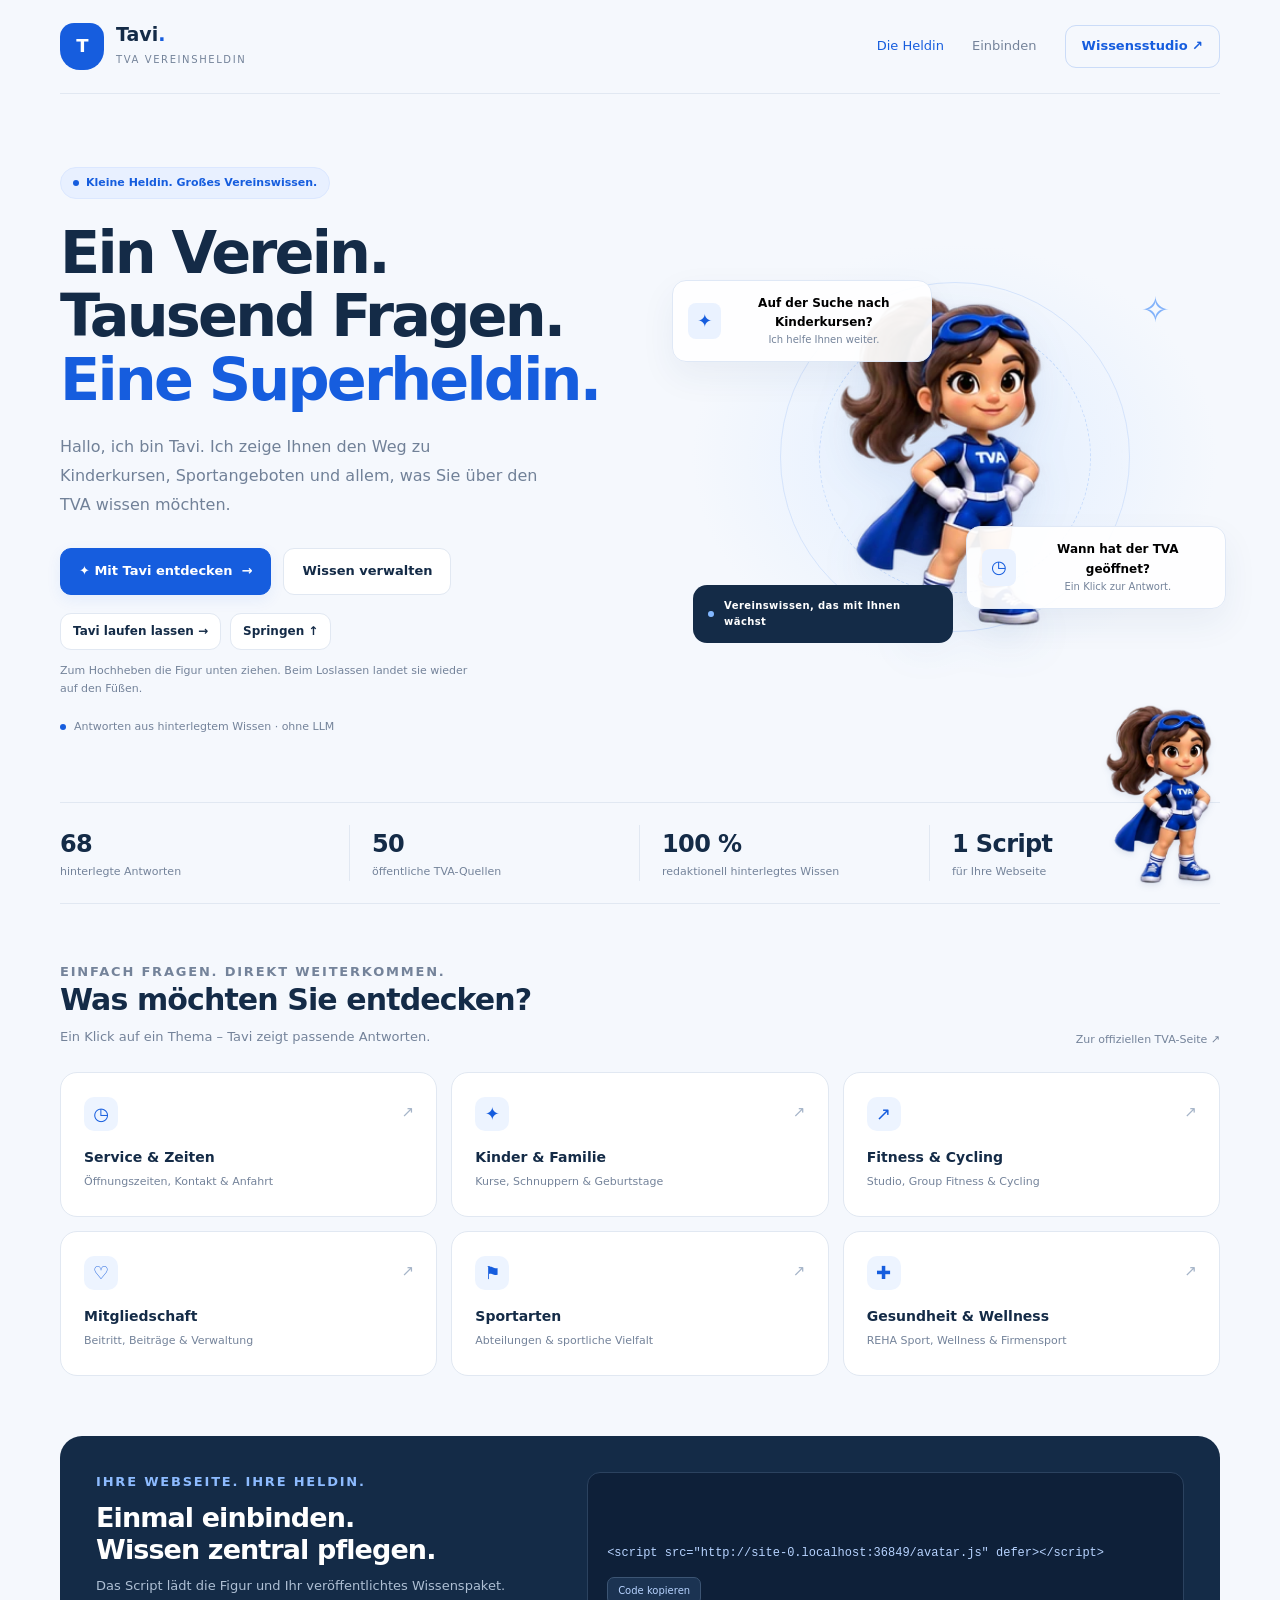
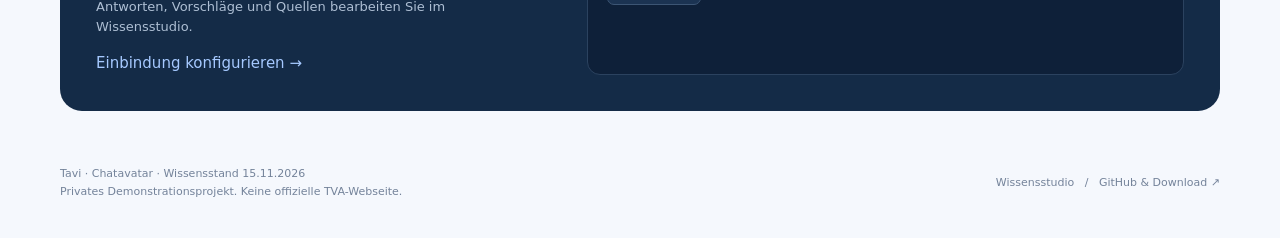
==== index.html @ c57b348d "Strengthen only Tavi's walking colors and opacity while preserving the standing artwork" ====
<!doctype html>
<html lang="de"><head><meta charset="utf-8"><meta name="viewport" content="width=device-width,initial-scale=1"><meta name="theme-color" content="#165dde"><meta name="description" content="Tavi – die blaue TVA-Superheldin mit hinterlegtem Vereinswissen. Fragen anklicken, Antworten erhalten und als Avatar in Webseiten einbinden."><title>Tavi · Ihre TVA-Superheldin</title><link rel="stylesheet" href="app.css?v=tavi-motion-2"><script defer src="knowledge-core.js"></script><script defer src="knowledge/tva.bundle.js"></script><script defer src="avatar.js?v=tavi-motion-10" data-manual="true"></script><script defer src="demo.js?v=tavi-motion-2"></script></head>
<body><div class="wrap"><header class="topbar"><a class="brand" href="index.html"><span class="brandmark">T</span><span><strong>Tavi<span style="color:#165dde">.</span></strong><small>TVA Vereinsheldin</small></span></a><nav class="nav" aria-label="Hauptnavigation"><a class="active" href="index.html">Die Heldin</a><a href="#einbinden">Einbinden</a><a class="navcta" href="admin.html">Wissensstudio ↗</a></nav></header>
<main><section class="hero"><div><span class="pill"><span class="dot"></span> Kleine Heldin. Großes Vereinswissen.</span><h1>Ein Verein.<br>Tausend Fragen.<br><em>Eine Superheldin.</em></h1><p class="lead">Hallo, ich bin Tavi. Ich zeige Ihnen den Weg zu Kinderkursen, Sportangeboten und allem, was Sie über den TVA wissen möchten.</p><div class="actions"><button class="btn" id="open-avatar">✦ Mit Tavi entdecken <span>→</span></button><a class="btn secondary" href="admin.html">Wissen verwalten</a></div><div class="motion-demo"><button class="btn small secondary" id="demo-walk" type="button">Tavi laufen lassen →</button><button class="btn small secondary" id="demo-jump" type="button">Springen ↑</button></div><p class="motion-hint">Zum Hochheben die Figur unten ziehen. Beim Loslassen landet sie wieder auf den Füßen.</p><p class="micro"><span class="dot"></span> Antworten aus hinterlegtem Wissen · ohne LLM</p></div>
<div class="scene" aria-label="Die blau-weiße TVA-Superheldin Tavi"><div class="orbit"></div><div class="hero-mascot" role="img" aria-label="Tavi mit blauem Superheldinnenanzug und Cape"></div><span class="scene-spark" aria-hidden="true">✧</span><button class="float one" data-question="kinderkurse"><i>✦</i><span>Auf der Suche nach Kinderkursen?<small>Ich helfe Ihnen weiter.</small></span></button><button class="float two" data-question="oeffnungszeiten"><i>◷</i><span>Wann hat der TVA geöffnet?<small>Ein Klick zur Antwort.</small></span></button><div class="float three"><span class="dot" style="background:#83b8ff"></span> Vereinswissen, das mit Ihnen wächst</div></div></section>
<section class="stats" aria-label="Wissenspaket"><div class="stat"><strong id="entry-count">68</strong><span>hinterlegte Antworten</span></div><div class="stat"><strong id="source-count">50</strong><span>öffentliche TVA-Quellen</span></div><div class="stat"><strong>100 %</strong><span>redaktionell hinterlegtes Wissen</span></div><div class="stat"><strong>1 Script</strong><span>für Ihre Webseite</span></div></section>
<section><div class="sectionhead"><div><p class="kicker">Einfach fragen. Direkt weiterkommen.</p><h2>Was möchten Sie entdecken?</h2><p>Ein Klick auf ein Thema – Tavi zeigt passende Antworten.</p></div><a class="micro" href="https://www.tvaugsburg.de/" target="_blank" rel="noopener noreferrer">Zur offiziellen TVA-Seite ↗</a></div><div class="topics" id="topics"></div></section>
<section class="embed-section" id="einbinden"><div><p class="kicker">Ihre Webseite. Ihre Heldin.</p><h2>Einmal einbinden.<br>Wissen zentral pflegen.</h2><p>Das Script lädt die Figur und Ihr veröffentlichtes Wissenspaket. Antworten, Vorschläge und Quellen bearbeiten Sie im Wissensstudio.</p><a href="admin.html#embed">Einbindung konfigurieren →</a></div><div class="codebox"><pre id="embed-code"></pre><button id="copy-code">Code kopieren</button></div></section></main>
<footer class="sitefoot"><div>Tavi · Chatavatar <span id="knowledge-date"></span><br>Privates Demonstrationsprojekt. Keine offizielle TVA-Webseite.</div><div><a href="admin.html">Wissensstudio</a> &nbsp; / &nbsp; <a href="https://github.com/galgental9ps-png/chatavatar-databank">GitHub & Download ↗</a></div></footer></div><div class="toast" id="toast" role="status" hidden></div></body></html>
---- app.css ----
:root{--blue:#165dde;--navy:#142b47;--muted:#74839a;--line:#e1e8f2;--bg:#f5f8fd;--white:#fff;font:15px/1.6 Inter,"Segoe UI",system-ui,sans-serif;color:var(--navy);background:var(--bg);font-synthesis:none}*{box-sizing:border-box}body{margin:0}button,input,textarea,select{font:inherit}a{color:var(--blue)}button,a,input,select,textarea{-webkit-tap-highlight-color:transparent}button{cursor:pointer}button:disabled{opacity:.55;cursor:wait}button:focus-visible,a:focus-visible,input:focus-visible,textarea:focus-visible,select:focus-visible{outline:3px solid #8ab8ff;outline-offset:3px}button{border:0}a{text-decoration:none}[hidden]{display:none!important}.wrap{width:min(1160px,calc(100% - 64px));margin:auto}.topbar{height:94px;display:flex;align-items:center;justify-content:space-between;border-bottom:1px solid var(--line)}.brand{display:flex;align-items:center;gap:12px;color:var(--navy)}.brandmark{width:44px;height:47px;display:grid;place-items:center;border-radius:14px 14px 20px 20px;background:var(--blue);color:white;font-weight:950;font-size:18px;letter-spacing:-1px}.brand strong{display:block;font-size:19px;line-height:1.25}.brand small{font-size:10px;color:var(--muted);letter-spacing:1.6px;text-transform:uppercase}.nav{display:flex;align-items:center;gap:28px;font-size:13px;color:var(--muted)}.nav a{color:inherit}.nav a:hover,.nav a.active{color:var(--blue)}.nav .navcta{padding:10px 16px;border:1px solid #cbdcf8;border-radius:11px;color:var(--blue);font-weight:600}.hero{display:grid;grid-template-columns:1.12fr 1fr;gap:35px;align-items:center;padding:73px 0 55px;min-height:600px}.pill{display:inline-flex;align-items:center;gap:7px;font-size:11px;font-weight:700;color:var(--blue);background:#e8f0ff;border:1px solid #dbe7ff;border-radius:100px;padding:6px 12px}.dot{width:6px;height:6px;border-radius:50%;background:var(--blue)}h1,h2,h3,p{margin-top:0}h1{font-size:clamp(42px,4.6vw,66px);line-height:1.08;letter-spacing:-2.8px;margin:22px 0}h1 em{font-style:normal;color:var(--blue)}.lead{font-size:16px;line-height:1.8;max-width:480px;color:#718198}.actions{display:flex;gap:12px;align-items:center;flex-wrap:wrap;margin-top:28px}.btn{display:inline-flex;justify-content:center;align-items:center;gap:9px;border-radius:11px;padding:12px 18px;font-weight:650;font-size:13px;background:var(--blue);color:white;border:1px solid var(--blue);box-shadow:0 5px 15px #165dde13}.btn:hover{filter:brightness(.96)}.btn.secondary{background:white;color:var(--navy);border:1px solid var(--line);box-shadow:none}.btn.ghost{color:var(--blue);background:transparent;border-color:#d6e4fb;box-shadow:none}.btn.small{padding:8px 12px;font-size:12px}.btn.danger{background:white;color:#b94150;border-color:#eed9dd}.micro{color:var(--muted);font-size:11px}.hero .micro{margin-top:19px;display:flex;align-items:center;gap:8px}.scene{position:relative;height:430px;display:grid;place-items:center;background:radial-gradient(ellipse,#e2eeff,transparent 70%);isolation:isolate}.orbit{position:absolute;border:1px solid #d5e4fc;border-radius:50%;width:350px;height:350px}.orbit:after{content:"";position:absolute;inset:38px;border:1px dashed #c7dcfc;border-radius:50%}.hero-mascot{width:345px;height:345px;background:url(assets/tva-heldin.png) no-repeat 0 0/400% 400%;position:relative;z-index:1;filter:drop-shadow(0 18px 20px #25559314)}.float{position:absolute;z-index:2;display:flex;align-items:center;gap:10px;padding:13px 15px;background:#ffffffed;border:1px solid #dfe8f6;border-radius:14px;box-shadow:0 14px 35px #183d7510;max-width:260px;font-size:12px;font-weight:600}.float.one{top:38px;left:-17px}.float.two{right:-6px;bottom:63px}.float.three{left:4px;bottom:29px;box-shadow:none;background:var(--navy);border:0;color:white;font-size:10px;letter-spacing:.4px}.float i{font-style:normal;color:var(--blue);font-size:18px;background:#eaf2ff;padding:4px 9px;border-radius:8px}.float small{display:block;color:var(--muted);font-size:10px;font-weight:400}.scene-spark{position:absolute;right:50px;top:40px;color:#82b2fa;font-size:35px}.stats{border-block:1px solid var(--line);display:grid;grid-template-columns:repeat(4,1fr);padding:22px 0;margin-bottom:58px}.stat{padding-left:22px;border-right:1px solid var(--line)}.stat:first-child{padding-left:0}.stat:last-child{border:0}.stat strong{font-size:24px;letter-spacing:-.6px}.stat span{display:block;color:var(--muted);font-size:11px}.sectionhead{display:flex;justify-content:space-between;align-items:end;gap:15px;margin-bottom:24px}.kicker{color:var(--blue);text-transform:uppercase;font-size:10px;letter-spacing:1.8px;font-weight:800;margin-bottom:9px}h2{font-size:30px;letter-spacing:-.9px;line-height:1.2;margin-bottom:9px}.sectionhead p{color:var(--muted);font-size:13px;margin-bottom:0}.topics{display:grid;grid-template-columns:repeat(3,1fr);gap:14px;margin-bottom:60px}.topic{padding:23px;background:white;border:1px solid var(--line);border-radius:17px;text-align:left;color:var(--navy);position:relative;min-height:145px}.topic:hover{border-color:#93b9f8;box-shadow:0 7px 25px #165dde09;transform:translateY(-2px)}.topic-icon{width:34px;height:34px;display:grid;place-items:center;color:var(--blue);background:#edf4ff;border-radius:10px;font-size:18px;margin-bottom:15px}.topic strong{font-size:14px;display:block}.topic small{font-size:11px;color:var(--muted)}.topic .arrow{position:absolute;right:22px;top:27px;color:#a5b4c8}.embed-section{display:grid;grid-template-columns:.85fr 1.15fr;gap:50px;background:var(--navy);color:white;border-radius:22px;padding:36px;margin-bottom:54px}.embed-section h2{font-size:27px}.embed-section p{font-size:13px;color:#aebfd4}.embed-section .kicker{color:#8dbbff}.embed-section a{color:#a6c9ff}.codebox{background:#0e2039;border:1px solid #2b425f;border-radius:13px;padding:19px;display:flex;flex-direction:column;justify-content:center;gap:12px;min-width:0}.codebox pre{white-space:pre-wrap;word-break:break-all;color:#b7d3ff;font:12px/1.9 ui-monospace,SFMono-Regular,monospace;margin:0}.codebox button{align-self:start;color:#b7d3ff;border:1px solid #3c5574;background:#1b3352;border-radius:7px;padding:5px 10px;font-size:10px}.sitefoot{display:flex;align-items:center;justify-content:space-between;gap:20px;padding-bottom:38px;color:var(--muted);font-size:11px}.sitefoot a{color:var(--muted)}
/* Knowledge studio */
.studio{display:flex;min-height:100vh}.sidebar{position:fixed;inset:0 auto 0 0;width:228px;background:#10263f;color:#aec0d6;padding:30px 20px;display:flex;flex-direction:column;z-index:10}.sidebar .brand{color:white;margin:0 8px 38px}.sidebar .brandmark{background:#236de9}.sidebar .brand small{color:#93aac5}.side-label{font-size:9px;letter-spacing:1.8px;text-transform:uppercase;color:#5f7896;margin:22px 13px 9px}.sidebtn{display:flex;align-items:center;gap:10px;width:100%;padding:12px 13px;background:transparent;color:#a4b7ce;text-align:left;font-size:12px;border-radius:10px;margin:3px 0}.sidebtn.active{background:#1b3e67;color:#fff}.sidebtn:hover{background:#1a3656;color:white}.sidebtn .count{font-size:10px;margin-left:auto;border-radius:5px;background:#2c527f;padding:0 6px}.sidebottom{margin-top:auto;font-size:10px;color:#7891af;padding:25px 12px 0;border-top:1px solid #28405a}.sidebottom a{color:#a4c8ff}.studiomain{margin-left:228px;width:calc(100% - 228px);padding:0 35px 40px}.studiohead{height:95px;border-bottom:1px solid var(--line);display:flex;justify-content:space-between;align-items:center;gap:15px}.studiohead h1{font-size:25px;letter-spacing:-.8px;margin:0}.studiohead p{font-size:11px;color:var(--muted);margin:3px 0 0}.status{border:1px solid #d6e5fc;color:#4e74a9;background:#eef5ff;border-radius:20px;padding:5px 11px;font-size:10px;white-space:nowrap}.studio-stats{display:grid;grid-template-columns:repeat(3,1fr);gap:14px;margin:24px 0}.metric{background:white;border:1px solid var(--line);border-radius:13px;padding:17px 20px}.metric strong{font-size:25px;line-height:1.2;letter-spacing:-1px}.metric small{font-size:11px;color:var(--muted);display:block;margin-top:4px}.toolbar{display:flex;gap:10px;align-items:center;margin:0 0 16px}.toolbar input{flex:1;min-width:0}.field,select,input[type=search]{background:#fff;border:1px solid #d9e3f1;border-radius:9px;padding:10px 12px;color:var(--navy);width:100%;font-size:12px}.toolbar select{width:190px}.editor-grid{display:grid;grid-template-columns:minmax(220px,.8fr) minmax(350px,1.5fr);gap:16px;align-items:start}.entry-list{background:white;border:1px solid var(--line);border-radius:14px;padding:8px;max-height:760px;overflow-y:auto;scrollbar-width:thin}.entry-item{display:block;width:100%;padding:14px;border-radius:9px;text-align:left;background:transparent;color:var(--navy);border:1px solid transparent}.entry-item.active{background:#eef5ff;border-color:#d7e6ff}.entry-item:hover{background:#f6f9ff}.entry-item strong{display:block;font-size:12px;line-height:1.5}.entry-item small{font-size:10px;color:var(--muted)}.entry-item .draft{color:#b47d28}.card{background:white;border:1px solid var(--line);border-radius:15px;padding:25px}.card h2{font-size:20px;margin-bottom:7px}.card h3{font-size:15px;margin:22px 0 8px}.card>p{font-size:12px;color:var(--muted);line-height:1.8}.entryform label,.settings-form label{display:block;font-size:11px;font-weight:600;margin-bottom:15px}.entryform input,.entryform textarea,.entryform select,.settings-form input,.settings-form textarea,.settings-form select{margin-top:6px}.entryform textarea{resize:vertical;min-height:150px;line-height:1.7}.entryform .row,.settings-form .row{display:grid;grid-template-columns:1fr 1fr;gap:13px}.hint{font-size:10px;color:var(--muted);font-weight:400;display:block;margin-top:4px}.check{display:flex!important;align-items:center;gap:8px;font-weight:500!important}.check input{margin:0!important;width:auto!important}.formactions{display:flex;gap:8px;flex-wrap:wrap;padding-top:8px}.link-row{display:grid;grid-template-columns:1fr 1.7fr 28px;gap:6px;align-items:center;margin-bottom:6px}.link-row input{margin:0}.link-row button{background:transparent;color:#9d5a63}.notice{padding:13px 16px;border:1px solid #cfdef4;background:#edf4ff;border-radius:10px;font-size:11px;line-height:1.7;margin:15px 0;color:#426590}.notice.warn{background:#fff8e8;border-color:#efe0bb;color:#8f6d25}.importzone{display:block;cursor:pointer;text-align:center;padding:35px 20px;border:2px dashed #c8daf6;background:#f8fbff;border-radius:14px;margin:22px 0}.importzone span{font-size:32px;color:var(--blue);display:block}.importzone strong{display:block;font-size:14px}.importzone small{font-size:11px;color:var(--muted)}.importzone input{display:block;width:100%;margin-top:15px;font-size:11px}.helpsteps{display:grid;gap:13px;padding:0;list-style:none;margin:25px 0}.helpsteps li{display:flex;align-items:start;gap:12px;font-size:12px;color:#60758e}.stepnum{flex-shrink:0;display:grid;place-items:center;width:25px;height:25px;border-radius:8px;background:#eaf2ff;color:var(--blue);font-weight:700}.helpcopy{font:12px/1.8 ui-monospace,monospace;white-space:pre-wrap;word-break:break-all;background:#f2f6fc;padding:17px;border:1px solid var(--line);border-radius:10px}.toast{position:fixed;top:18px;left:50%;transform:translateX(-50%);z-index:2147483000;padding:13px 20px;background:#173451;color:white;border:1px solid #416588;border-radius:12px;box-shadow:0 10px 40px #10263f22;font-size:12px;max-width:min(650px,90vw)}.toast.error{background:#7c3140}.widecard{max-width:900px}.splitcards{display:grid;grid-template-columns:1fr 1fr;gap:18px}.studiomain .view{padding-top:24px}.studiomain .view[data-view=knowledge]{padding-top:0}.previewbar{display:flex;align-items:center;justify-content:space-between;gap:12px;border:1px solid var(--line);border-radius:11px;padding:12px 16px;background:white;margin-top:16px;font-size:11px;color:var(--muted)}.empty-list{padding:20px;font-size:12px;color:var(--muted)}.draft-banner{display:flex;align-items:center;gap:12px}.draft-banner span{flex:1}.tag{display:inline-block;font-size:10px;padding:2px 6px;background:#edf3fc;border-radius:5px;color:#6f88aa}
@media(min-width:1400px){.studiomain{max-width:1450px;margin-inline:auto;padding-left:263px;width:100%}}@media(max-width:1050px){.wrap{width:calc(100% - 44px)}.hero{gap:0}.float.one{left:5px}.float.two{right:0}.hero-mascot{width:300px;height:300px}.scene{height:410px}.orbit{width:300px;height:300px}.sidebar{width:190px;padding-inline:13px}.studiomain{margin-left:190px;width:calc(100% - 190px);padding-inline:22px}.editor-grid{grid-template-columns:220px 1fr;gap:12px}.card{padding:19px}.toolbar select{width:145px}.entryform .row{grid-template-columns:1fr}.splitcards{grid-template-columns:1fr}}
@media(max-width:760px){.wrap{width:calc(100% - 34px)}.topbar{height:78px}.nav{gap:15px;font-size:11px}.nav .navcta{padding:8px 10px}.hero{grid-template-columns:1fr;padding:42px 0 25px;gap:10px}h1{letter-spacing:-2px;font-size:49px}.hero .lead{font-size:14px}.scene{height:340px;max-width:440px;width:100%;margin:auto}.hero-mascot{width:290px;height:290px}.float.one{top:15px;left:0}.float.two{bottom:40px;right:0}.float.three{left:12px;bottom:8px}.stats{grid-template-columns:1fr 1fr;gap:20px;margin-bottom:35px}.stat:nth-child(2){border:0}.stat:nth-child(3){padding-left:0}.topics{grid-template-columns:1fr 1fr;gap:10px;margin-bottom:35px}.topic{padding:17px;min-height:136px}.topic strong{font-size:12px}.sectionhead{align-items:start}h2{font-size:25px}.sectionhead p{font-size:11px}.embed-section{grid-template-columns:1fr;padding:25px;gap:15px}.sitefoot{display:block;font-size:10px;padding-bottom:150px}.sitefoot div{margin-top:8px}.sidebar{position:relative;width:100%;padding:15px;display:flex;flex-direction:row;flex-wrap:wrap;gap:4px;align-items:center}.sidebar .brand{margin:0 auto 10px 0;width:100%}.side-label,.sidebottom{display:none}.sidebtn{width:auto;padding:9px;font-size:10px;gap:5px;margin:0}.sidebtn .count{display:none}.studio{display:block}.studiomain{margin-left:0;width:100%;padding:0 15px 150px}.studiohead{height:85px}.studiohead h1{font-size:21px}.studiohead .btn{padding:8px 10px;font-size:10px}.studio-stats{gap:8px;margin:17px 0}.metric{padding:14px 12px}.metric strong{font-size:22px}.metric small{font-size:9px}.toolbar{flex-wrap:wrap;gap:8px}.toolbar input{flex-basis:55%}.toolbar select{width:calc(45% - 8px)}.toolbar .btn{width:100%}.editor-grid{grid-template-columns:1fr}.entry-list{max-height:250px}.entryform .row,.settings-form .row{grid-template-columns:1fr}.previewbar{align-items:start}.splitcards{grid-template-columns:1fr}.draft-banner{align-items:start;flex-wrap:wrap}}
@media(prefers-reduced-motion:reduce){*{scroll-behavior:auto!important;transition:none!important;animation:none!important}}


.hero-mascot{background-image:url(assets/tva-poses-v2.webp)}.motion-demo{display:flex;gap:9px;flex-wrap:wrap;margin-top:18px}.motion-hint{font-size:11px;line-height:1.7;color:var(--muted);max-width:420px;margin-top:12px}
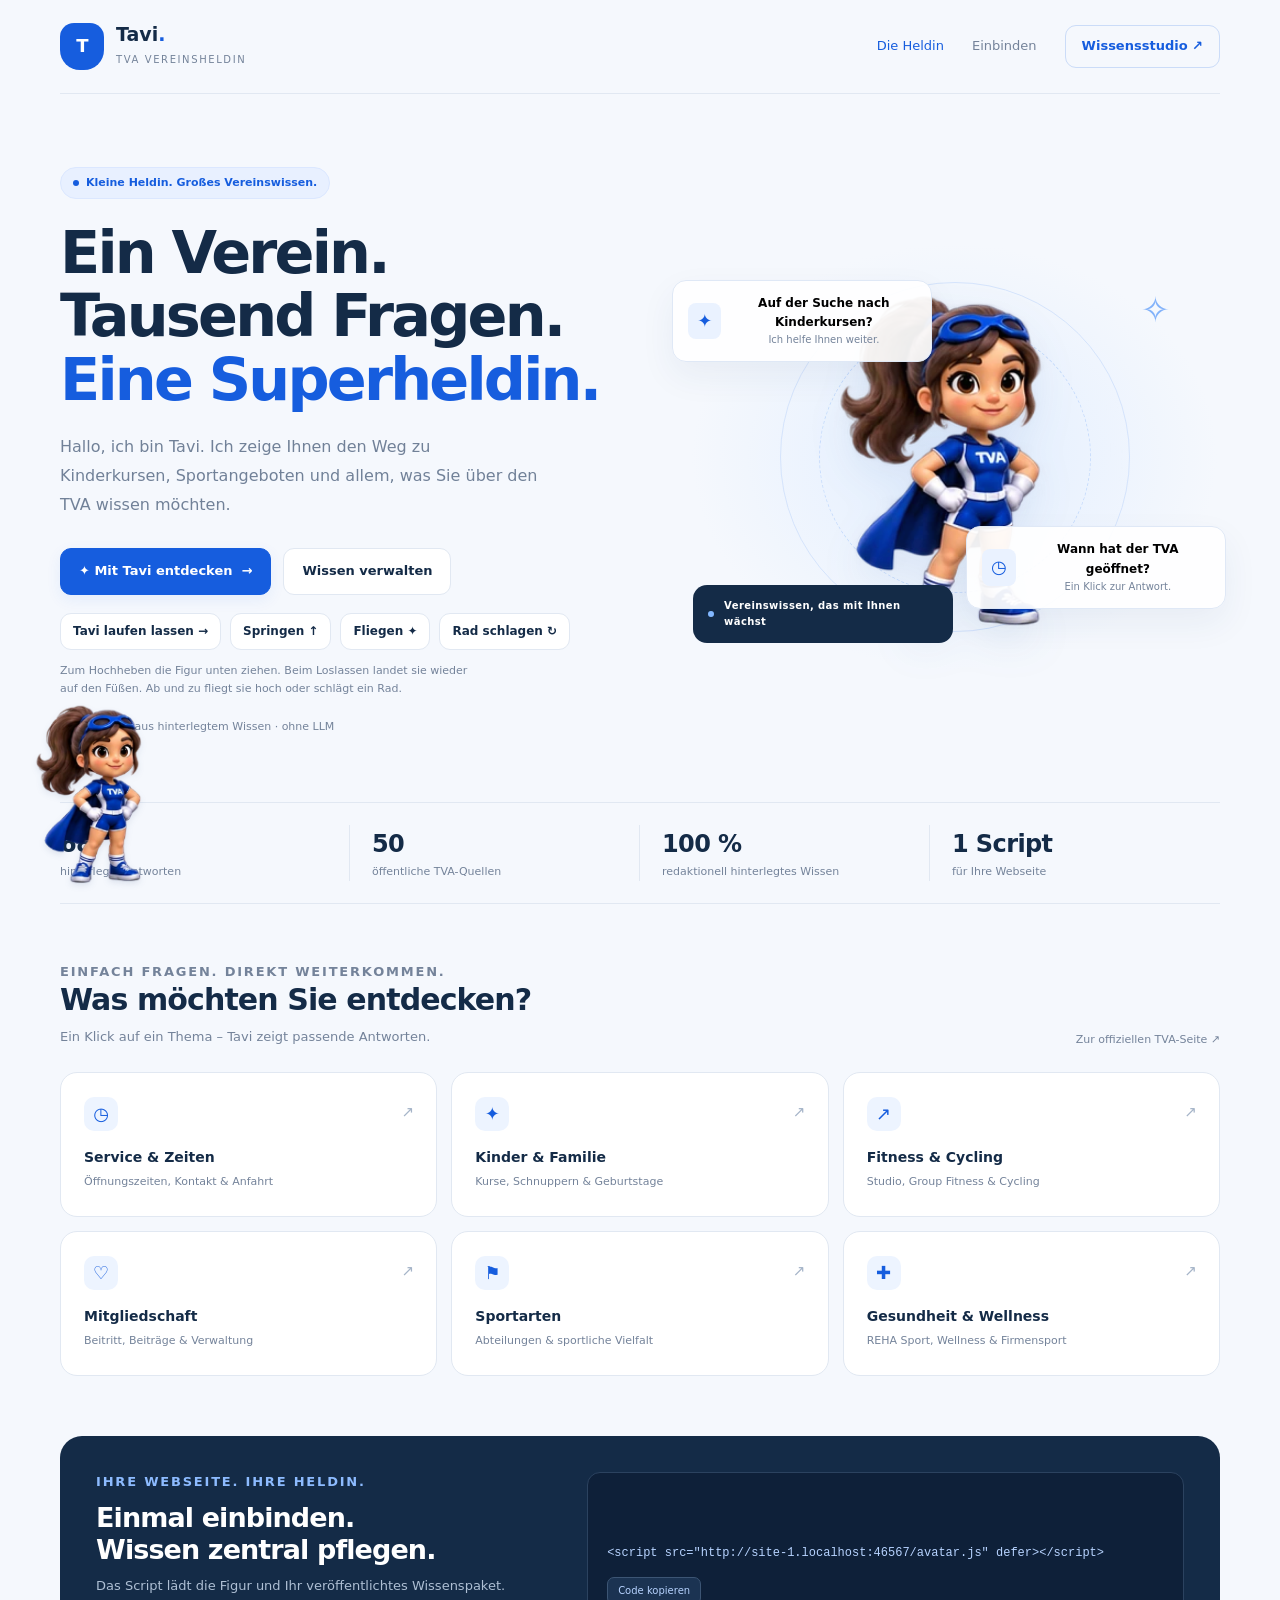
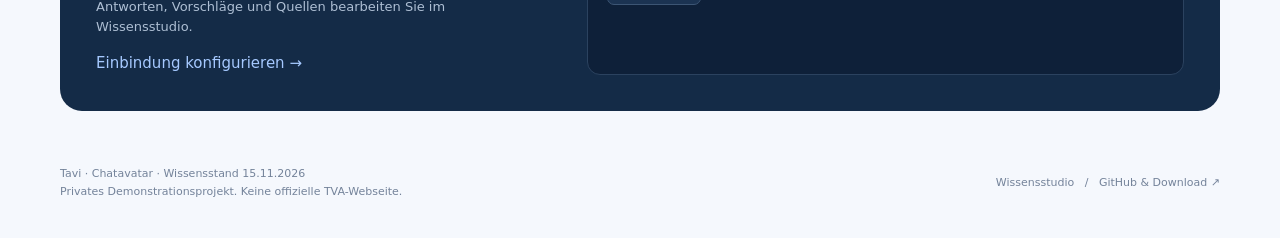
==== commit 65a6d637: "Add occasional superhero flights, safe landings and cartwheels with complete illustrated action pose" ====
--- a/index.html
+++ b/index.html
@@ -1,7 +1,7 @@
 <!doctype html>
-<html lang="de"><head><meta charset="utf-8"><meta name="viewport" content="width=device-width,initial-scale=1"><meta name="theme-color" content="#165dde"><meta name="description" content="Tavi – die blaue TVA-Superheldin mit hinterlegtem Vereinswissen. Fragen anklicken, Antworten erhalten und als Avatar in Webseiten einbinden."><title>Tavi · Ihre TVA-Superheldin</title><link rel="stylesheet" href="app.css?v=tavi-motion-2"><script defer src="knowledge-core.js"></script><script defer src="knowledge/tva.bundle.js"></script><script defer src="avatar.js?v=tavi-motion-10" data-manual="true"></script><script defer src="demo.js?v=tavi-motion-2"></script></head>
+<html lang="de"><head><meta charset="utf-8"><meta name="viewport" content="width=device-width,initial-scale=1"><meta name="theme-color" content="#165dde"><meta name="description" content="Tavi – die blaue TVA-Superheldin mit hinterlegtem Vereinswissen. Fragen anklicken, Antworten erhalten und als Avatar in Webseiten einbinden."><title>Tavi · Ihre TVA-Superheldin</title><link rel="stylesheet" href="app.css?v=tavi-motion-2"><script defer src="knowledge-core.js"></script><script defer src="knowledge/tva.bundle.js"></script><script defer src="avatar.js?v=tavi-motion-11" data-manual="true"></script><script defer src="demo.js?v=tavi-motion-11"></script></head>
 <body><div class="wrap"><header class="topbar"><a class="brand" href="index.html"><span class="brandmark">T</span><span><strong>Tavi<span style="color:#165dde">.</span></strong><small>TVA Vereinsheldin</small></span></a><nav class="nav" aria-label="Hauptnavigation"><a class="active" href="index.html">Die Heldin</a><a href="#einbinden">Einbinden</a><a class="navcta" href="admin.html">Wissensstudio ↗</a></nav></header>
-<main><section class="hero"><div><span class="pill"><span class="dot"></span> Kleine Heldin. Großes Vereinswissen.</span><h1>Ein Verein.<br>Tausend Fragen.<br><em>Eine Superheldin.</em></h1><p class="lead">Hallo, ich bin Tavi. Ich zeige Ihnen den Weg zu Kinderkursen, Sportangeboten und allem, was Sie über den TVA wissen möchten.</p><div class="actions"><button class="btn" id="open-avatar">✦ Mit Tavi entdecken <span>→</span></button><a class="btn secondary" href="admin.html">Wissen verwalten</a></div><div class="motion-demo"><button class="btn small secondary" id="demo-walk" type="button">Tavi laufen lassen →</button><button class="btn small secondary" id="demo-jump" type="button">Springen ↑</button></div><p class="motion-hint">Zum Hochheben die Figur unten ziehen. Beim Loslassen landet sie wieder auf den Füßen.</p><p class="micro"><span class="dot"></span> Antworten aus hinterlegtem Wissen · ohne LLM</p></div>
+<main><section class="hero"><div><span class="pill"><span class="dot"></span> Kleine Heldin. Großes Vereinswissen.</span><h1>Ein Verein.<br>Tausend Fragen.<br><em>Eine Superheldin.</em></h1><p class="lead">Hallo, ich bin Tavi. Ich zeige Ihnen den Weg zu Kinderkursen, Sportangeboten und allem, was Sie über den TVA wissen möchten.</p><div class="actions"><button class="btn" id="open-avatar">✦ Mit Tavi entdecken <span>→</span></button><a class="btn secondary" href="admin.html">Wissen verwalten</a></div><div class="motion-demo"><button class="btn small secondary" id="demo-walk" type="button">Tavi laufen lassen →</button><button class="btn small secondary" id="demo-jump" type="button">Springen ↑</button><button class="btn small secondary" id="demo-fly" type="button">Fliegen ✦</button><button class="btn small secondary" id="demo-cartwheel" type="button">Rad schlagen ↻</button></div><p class="motion-hint">Zum Hochheben die Figur unten ziehen. Beim Loslassen landet sie wieder auf den Füßen. Ab und zu fliegt sie hoch oder schlägt ein Rad.</p><p class="micro"><span class="dot"></span> Antworten aus hinterlegtem Wissen · ohne LLM</p></div>
 <div class="scene" aria-label="Die blau-weiße TVA-Superheldin Tavi"><div class="orbit"></div><div class="hero-mascot" role="img" aria-label="Tavi mit blauem Superheldinnenanzug und Cape"></div><span class="scene-spark" aria-hidden="true">✧</span><button class="float one" data-question="kinderkurse"><i>✦</i><span>Auf der Suche nach Kinderkursen?<small>Ich helfe Ihnen weiter.</small></span></button><button class="float two" data-question="oeffnungszeiten"><i>◷</i><span>Wann hat der TVA geöffnet?<small>Ein Klick zur Antwort.</small></span></button><div class="float three"><span class="dot" style="background:#83b8ff"></span> Vereinswissen, das mit Ihnen wächst</div></div></section>
 <section class="stats" aria-label="Wissenspaket"><div class="stat"><strong id="entry-count">68</strong><span>hinterlegte Antworten</span></div><div class="stat"><strong id="source-count">50</strong><span>öffentliche TVA-Quellen</span></div><div class="stat"><strong>100 %</strong><span>redaktionell hinterlegtes Wissen</span></div><div class="stat"><strong>1 Script</strong><span>für Ihre Webseite</span></div></section>
 <section><div class="sectionhead"><div><p class="kicker">Einfach fragen. Direkt weiterkommen.</p><h2>Was möchten Sie entdecken?</h2><p>Ein Klick auf ein Thema – Tavi zeigt passende Antworten.</p></div><a class="micro" href="https://www.tvaugsburg.de/" target="_blank" rel="noopener noreferrer">Zur offiziellen TVA-Seite ↗</a></div><div class="topics" id="topics"></div></section>
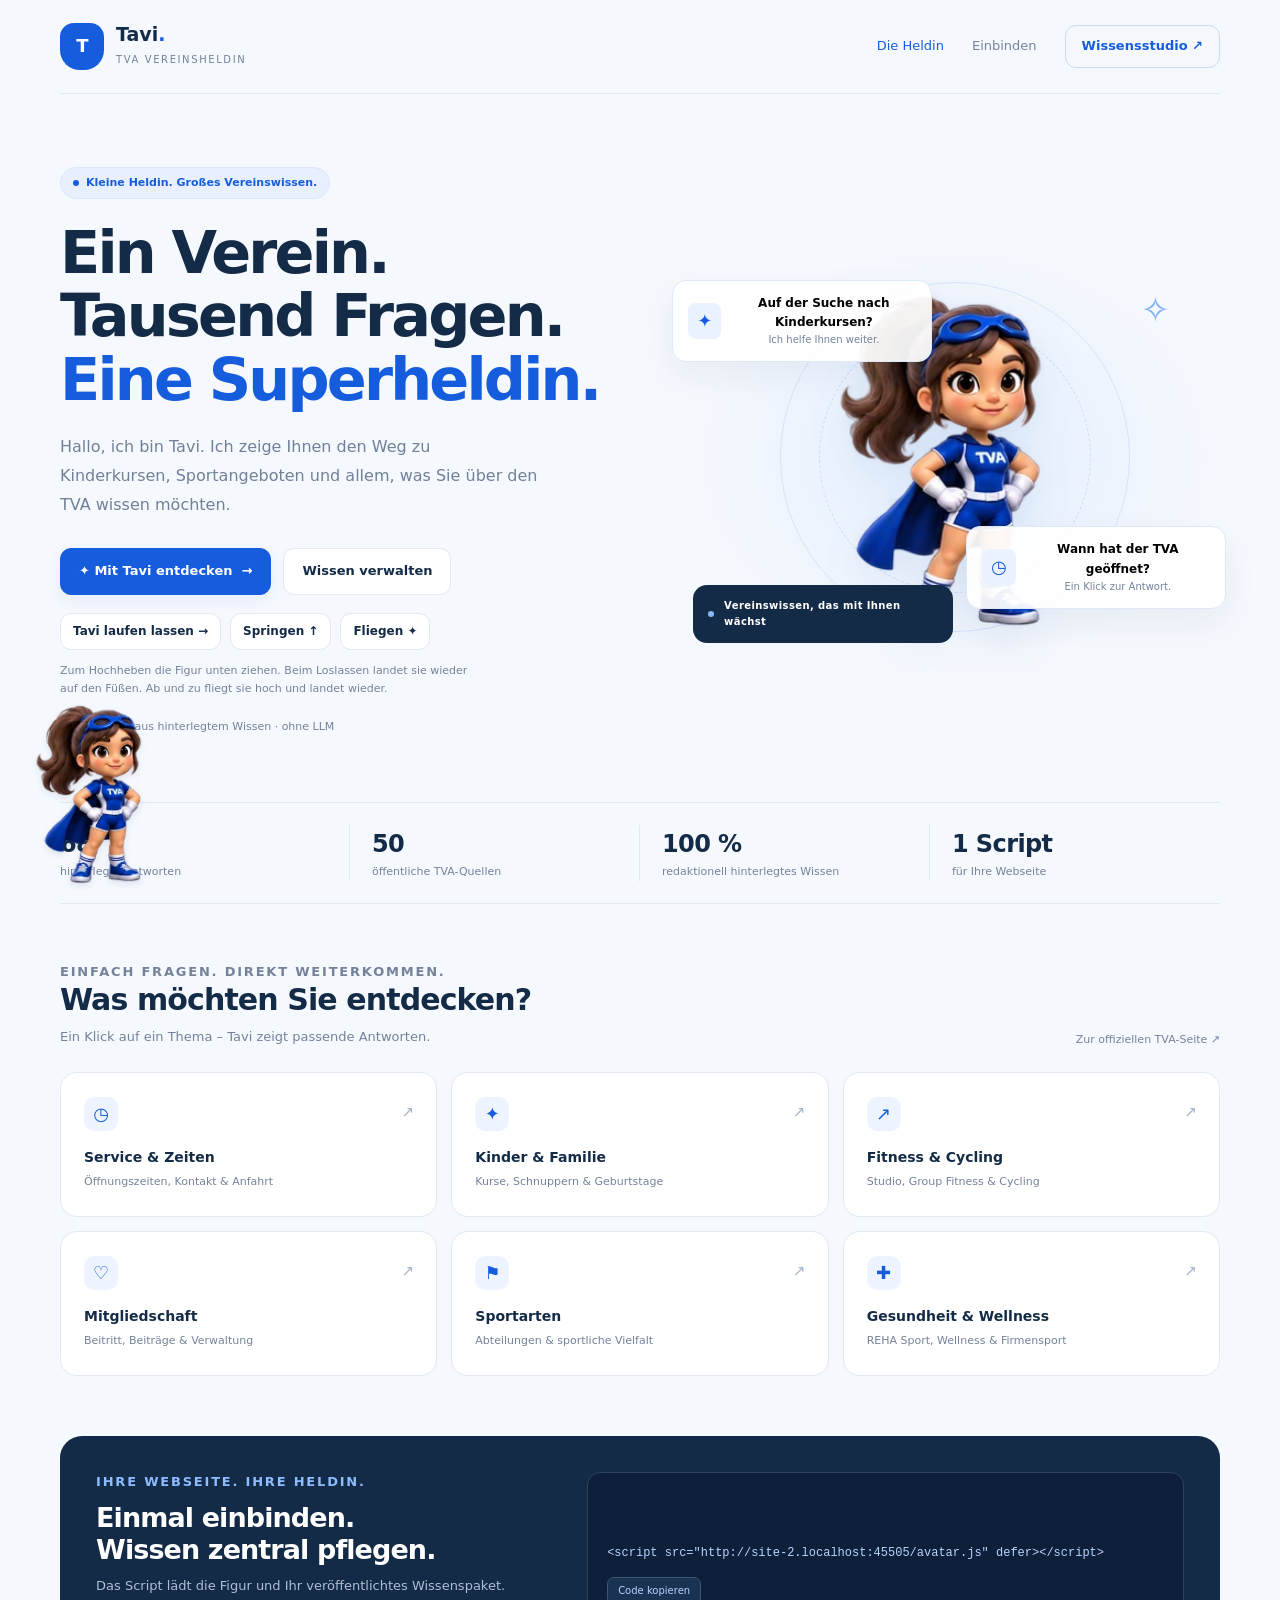
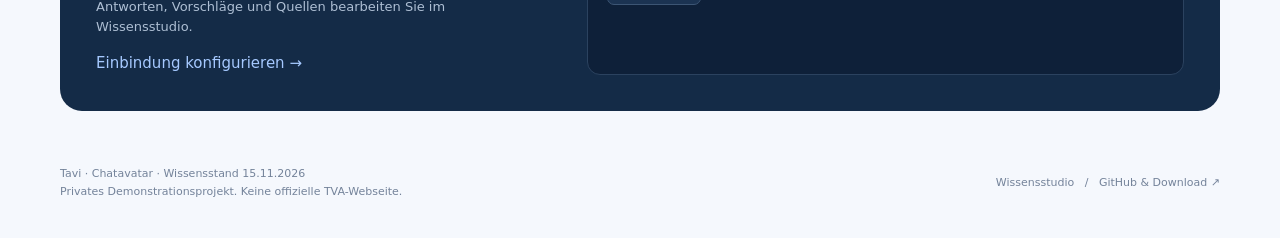
==== commit 1f573f3f: "Remove cartwheel actions and clean Tavi walking colors while preserving flight" ====
--- a/index.html
+++ b/index.html
@@ -1,7 +1,7 @@
 <!doctype html>
-<html lang="de"><head><meta charset="utf-8"><meta name="viewport" content="width=device-width,initial-scale=1"><meta name="theme-color" content="#165dde"><meta name="description" content="Tavi – die blaue TVA-Superheldin mit hinterlegtem Vereinswissen. Fragen anklicken, Antworten erhalten und als Avatar in Webseiten einbinden."><title>Tavi · Ihre TVA-Superheldin</title><link rel="stylesheet" href="app.css?v=tavi-motion-2"><script defer src="knowledge-core.js"></script><script defer src="knowledge/tva.bundle.js"></script><script defer src="avatar.js?v=tavi-motion-11" data-manual="true"></script><script defer src="demo.js?v=tavi-motion-11"></script></head>
+<html lang="de"><head><meta charset="utf-8"><meta name="viewport" content="width=device-width,initial-scale=1"><meta name="theme-color" content="#165dde"><meta name="description" content="Tavi – die blaue TVA-Superheldin mit hinterlegtem Vereinswissen. Fragen anklicken, Antworten erhalten und als Avatar in Webseiten einbinden."><title>Tavi · Ihre TVA-Superheldin</title><link rel="stylesheet" href="app.css?v=tavi-motion-2"><script defer src="knowledge-core.js"></script><script defer src="knowledge/tva.bundle.js"></script><script defer src="avatar.js?v=tavi-motion-12" data-manual="true"></script><script defer src="demo.js?v=tavi-motion-12"></script></head>
 <body><div class="wrap"><header class="topbar"><a class="brand" href="index.html"><span class="brandmark">T</span><span><strong>Tavi<span style="color:#165dde">.</span></strong><small>TVA Vereinsheldin</small></span></a><nav class="nav" aria-label="Hauptnavigation"><a class="active" href="index.html">Die Heldin</a><a href="#einbinden">Einbinden</a><a class="navcta" href="admin.html">Wissensstudio ↗</a></nav></header>
-<main><section class="hero"><div><span class="pill"><span class="dot"></span> Kleine Heldin. Großes Vereinswissen.</span><h1>Ein Verein.<br>Tausend Fragen.<br><em>Eine Superheldin.</em></h1><p class="lead">Hallo, ich bin Tavi. Ich zeige Ihnen den Weg zu Kinderkursen, Sportangeboten und allem, was Sie über den TVA wissen möchten.</p><div class="actions"><button class="btn" id="open-avatar">✦ Mit Tavi entdecken <span>→</span></button><a class="btn secondary" href="admin.html">Wissen verwalten</a></div><div class="motion-demo"><button class="btn small secondary" id="demo-walk" type="button">Tavi laufen lassen →</button><button class="btn small secondary" id="demo-jump" type="button">Springen ↑</button><button class="btn small secondary" id="demo-fly" type="button">Fliegen ✦</button><button class="btn small secondary" id="demo-cartwheel" type="button">Rad schlagen ↻</button></div><p class="motion-hint">Zum Hochheben die Figur unten ziehen. Beim Loslassen landet sie wieder auf den Füßen. Ab und zu fliegt sie hoch oder schlägt ein Rad.</p><p class="micro"><span class="dot"></span> Antworten aus hinterlegtem Wissen · ohne LLM</p></div>
+<main><section class="hero"><div><span class="pill"><span class="dot"></span> Kleine Heldin. Großes Vereinswissen.</span><h1>Ein Verein.<br>Tausend Fragen.<br><em>Eine Superheldin.</em></h1><p class="lead">Hallo, ich bin Tavi. Ich zeige Ihnen den Weg zu Kinderkursen, Sportangeboten und allem, was Sie über den TVA wissen möchten.</p><div class="actions"><button class="btn" id="open-avatar">✦ Mit Tavi entdecken <span>→</span></button><a class="btn secondary" href="admin.html">Wissen verwalten</a></div><div class="motion-demo"><button class="btn small secondary" id="demo-walk" type="button">Tavi laufen lassen →</button><button class="btn small secondary" id="demo-jump" type="button">Springen ↑</button><button class="btn small secondary" id="demo-fly" type="button">Fliegen ✦</button></div><p class="motion-hint">Zum Hochheben die Figur unten ziehen. Beim Loslassen landet sie wieder auf den Füßen. Ab und zu fliegt sie hoch und landet wieder.</p><p class="micro"><span class="dot"></span> Antworten aus hinterlegtem Wissen · ohne LLM</p></div>
 <div class="scene" aria-label="Die blau-weiße TVA-Superheldin Tavi"><div class="orbit"></div><div class="hero-mascot" role="img" aria-label="Tavi mit blauem Superheldinnenanzug und Cape"></div><span class="scene-spark" aria-hidden="true">✧</span><button class="float one" data-question="kinderkurse"><i>✦</i><span>Auf der Suche nach Kinderkursen?<small>Ich helfe Ihnen weiter.</small></span></button><button class="float two" data-question="oeffnungszeiten"><i>◷</i><span>Wann hat der TVA geöffnet?<small>Ein Klick zur Antwort.</small></span></button><div class="float three"><span class="dot" style="background:#83b8ff"></span> Vereinswissen, das mit Ihnen wächst</div></div></section>
 <section class="stats" aria-label="Wissenspaket"><div class="stat"><strong id="entry-count">68</strong><span>hinterlegte Antworten</span></div><div class="stat"><strong id="source-count">50</strong><span>öffentliche TVA-Quellen</span></div><div class="stat"><strong>100 %</strong><span>redaktionell hinterlegtes Wissen</span></div><div class="stat"><strong>1 Script</strong><span>für Ihre Webseite</span></div></section>
 <section><div class="sectionhead"><div><p class="kicker">Einfach fragen. Direkt weiterkommen.</p><h2>Was möchten Sie entdecken?</h2><p>Ein Klick auf ein Thema – Tavi zeigt passende Antworten.</p></div><a class="micro" href="https://www.tvaugsburg.de/" target="_blank" rel="noopener noreferrer">Zur offiziellen TVA-Seite ↗</a></div><div class="topics" id="topics"></div></section>
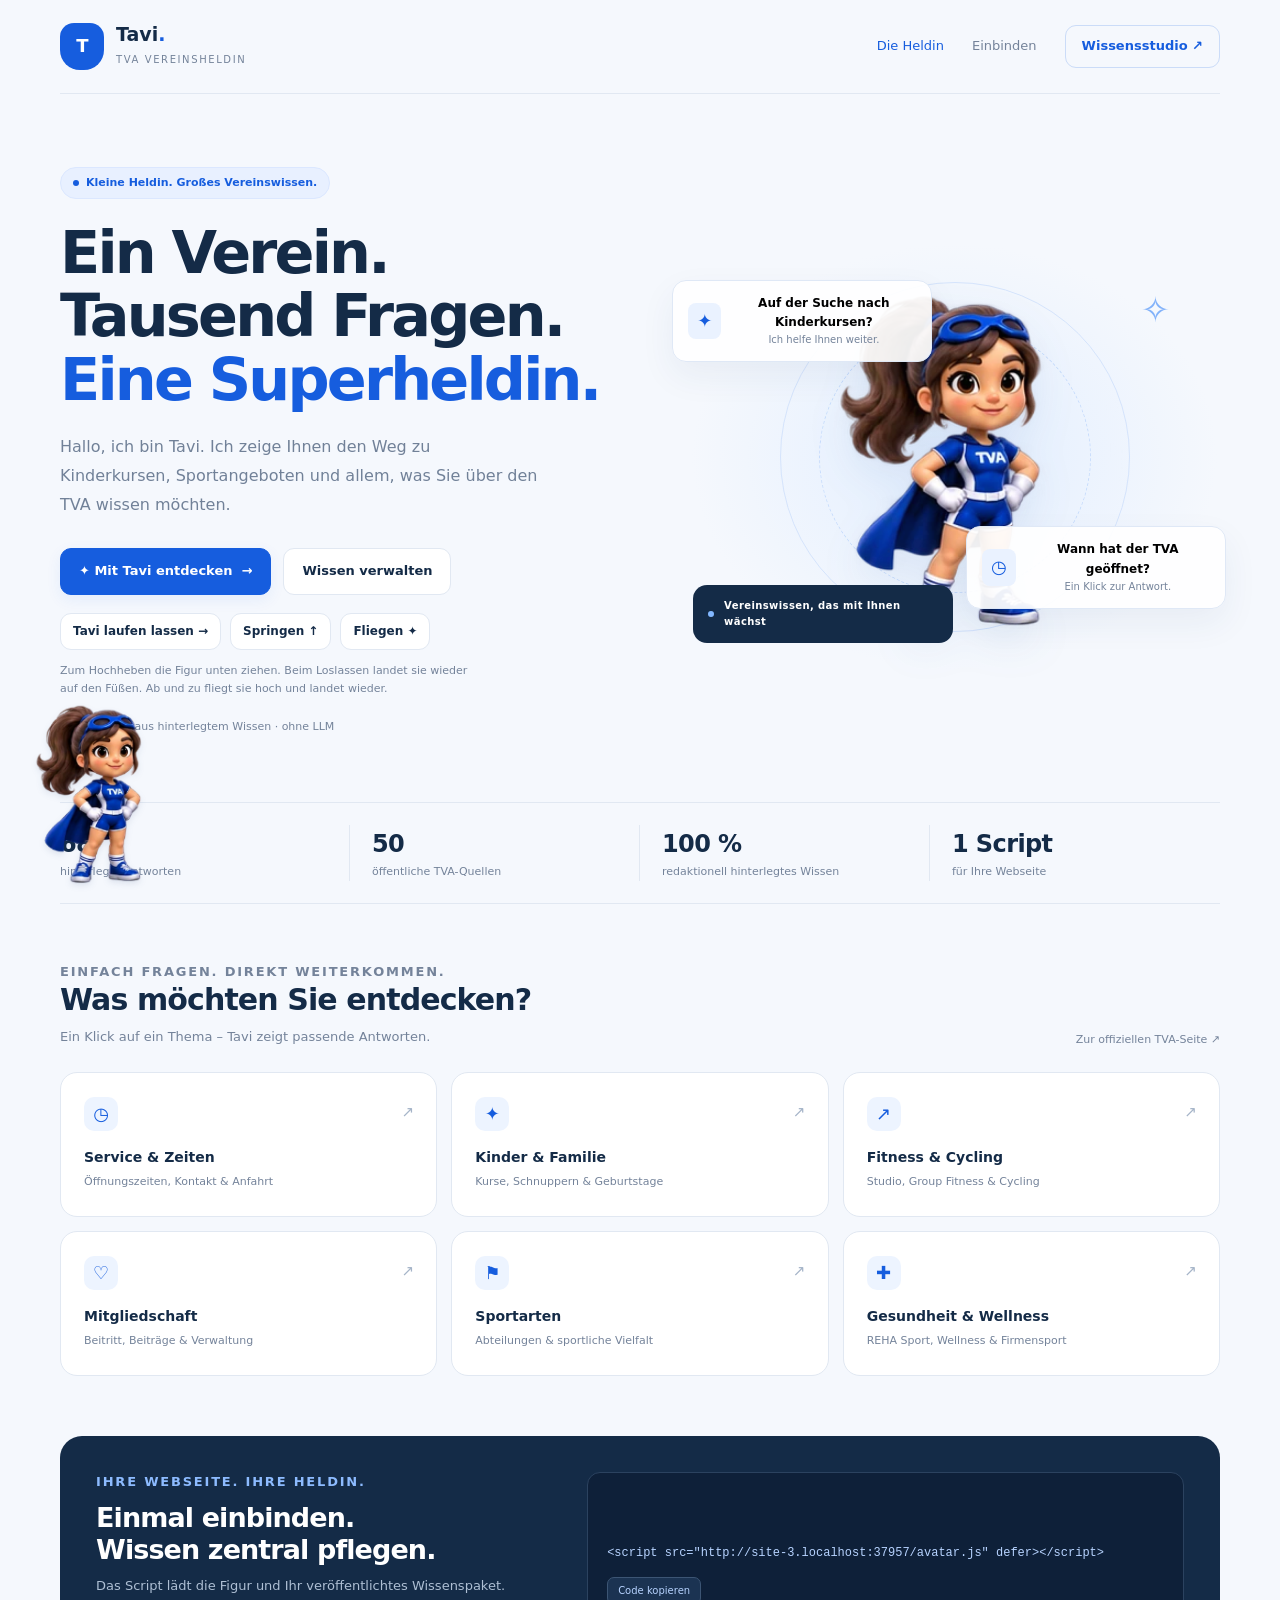
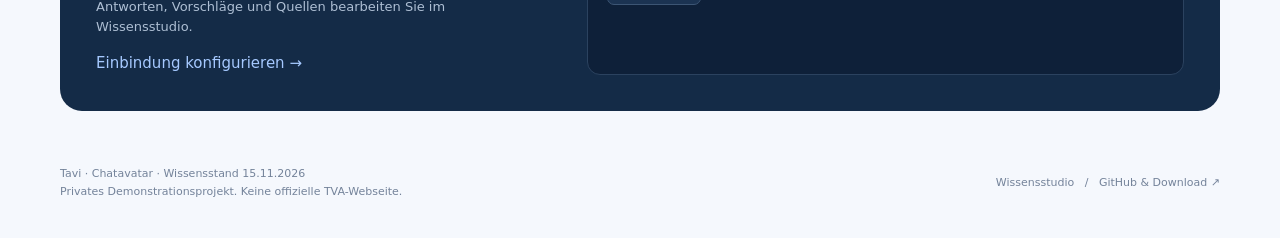
==== commit eedafbfc: "Ease Tavi's standing-to-walking transition over 240ms without slowing her run" ====
--- a/index.html
+++ b/index.html
@@ -1,5 +1,5 @@
 <!doctype html>
-<html lang="de"><head><meta charset="utf-8"><meta name="viewport" content="width=device-width,initial-scale=1"><meta name="theme-color" content="#165dde"><meta name="description" content="Tavi – die blaue TVA-Superheldin mit hinterlegtem Vereinswissen. Fragen anklicken, Antworten erhalten und als Avatar in Webseiten einbinden."><title>Tavi · Ihre TVA-Superheldin</title><link rel="stylesheet" href="app.css?v=tavi-motion-2"><script defer src="knowledge-core.js"></script><script defer src="knowledge/tva.bundle.js"></script><script defer src="avatar.js?v=tavi-motion-12" data-manual="true"></script><script defer src="demo.js?v=tavi-motion-12"></script></head>
+<html lang="de"><head><meta charset="utf-8"><meta name="viewport" content="width=device-width,initial-scale=1"><meta name="theme-color" content="#165dde"><meta name="description" content="Tavi – die blaue TVA-Superheldin mit hinterlegtem Vereinswissen. Fragen anklicken, Antworten erhalten und als Avatar in Webseiten einbinden."><title>Tavi · Ihre TVA-Superheldin</title><link rel="stylesheet" href="app.css?v=tavi-motion-2"><script defer src="knowledge-core.js"></script><script defer src="knowledge/tva.bundle.js"></script><script defer src="avatar.js?v=tavi-motion-13" data-manual="true"></script><script defer src="demo.js?v=tavi-motion-13"></script></head>
 <body><div class="wrap"><header class="topbar"><a class="brand" href="index.html"><span class="brandmark">T</span><span><strong>Tavi<span style="color:#165dde">.</span></strong><small>TVA Vereinsheldin</small></span></a><nav class="nav" aria-label="Hauptnavigation"><a class="active" href="index.html">Die Heldin</a><a href="#einbinden">Einbinden</a><a class="navcta" href="admin.html">Wissensstudio ↗</a></nav></header>
 <main><section class="hero"><div><span class="pill"><span class="dot"></span> Kleine Heldin. Großes Vereinswissen.</span><h1>Ein Verein.<br>Tausend Fragen.<br><em>Eine Superheldin.</em></h1><p class="lead">Hallo, ich bin Tavi. Ich zeige Ihnen den Weg zu Kinderkursen, Sportangeboten und allem, was Sie über den TVA wissen möchten.</p><div class="actions"><button class="btn" id="open-avatar">✦ Mit Tavi entdecken <span>→</span></button><a class="btn secondary" href="admin.html">Wissen verwalten</a></div><div class="motion-demo"><button class="btn small secondary" id="demo-walk" type="button">Tavi laufen lassen →</button><button class="btn small secondary" id="demo-jump" type="button">Springen ↑</button><button class="btn small secondary" id="demo-fly" type="button">Fliegen ✦</button></div><p class="motion-hint">Zum Hochheben die Figur unten ziehen. Beim Loslassen landet sie wieder auf den Füßen. Ab und zu fliegt sie hoch und landet wieder.</p><p class="micro"><span class="dot"></span> Antworten aus hinterlegtem Wissen · ohne LLM</p></div>
 <div class="scene" aria-label="Die blau-weiße TVA-Superheldin Tavi"><div class="orbit"></div><div class="hero-mascot" role="img" aria-label="Tavi mit blauem Superheldinnenanzug und Cape"></div><span class="scene-spark" aria-hidden="true">✧</span><button class="float one" data-question="kinderkurse"><i>✦</i><span>Auf der Suche nach Kinderkursen?<small>Ich helfe Ihnen weiter.</small></span></button><button class="float two" data-question="oeffnungszeiten"><i>◷</i><span>Wann hat der TVA geöffnet?<small>Ein Klick zur Antwort.</small></span></button><div class="float three"><span class="dot" style="background:#83b8ff"></span> Vereinswissen, das mit Ihnen wächst</div></div></section>
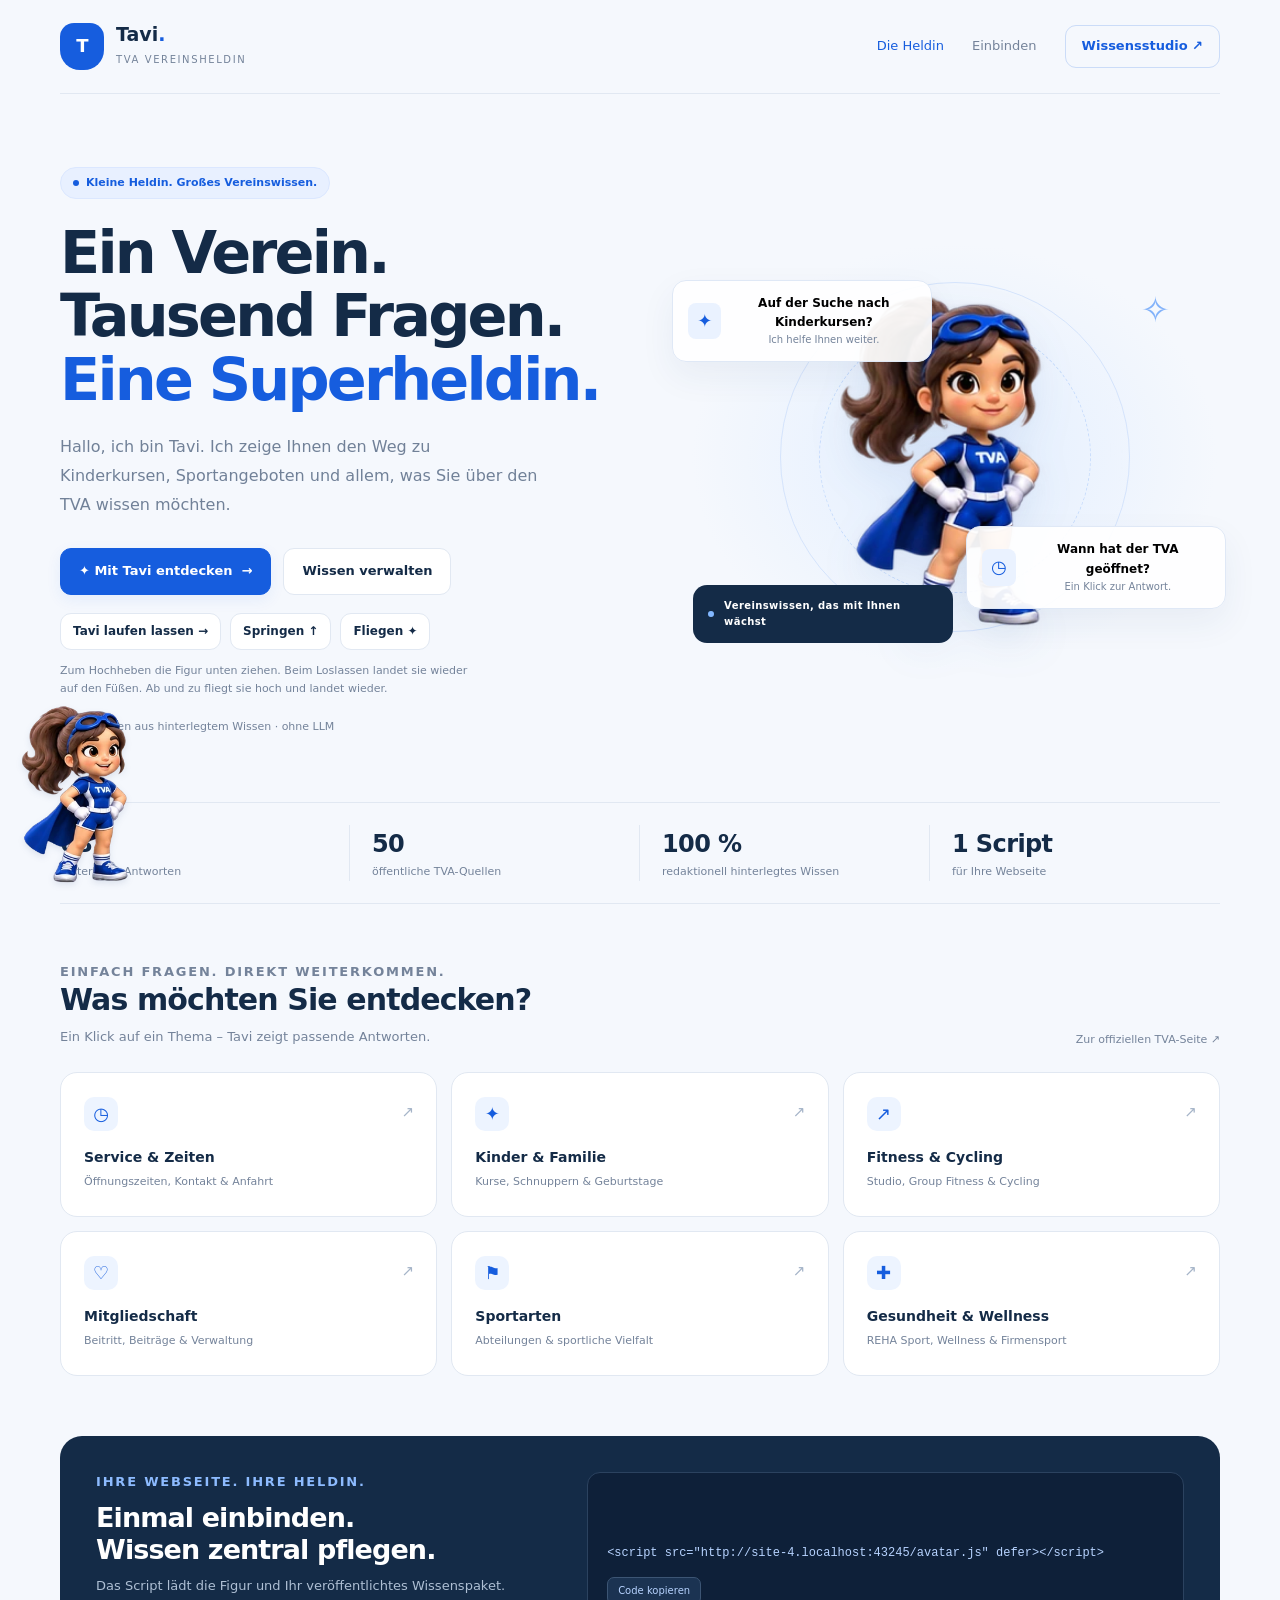
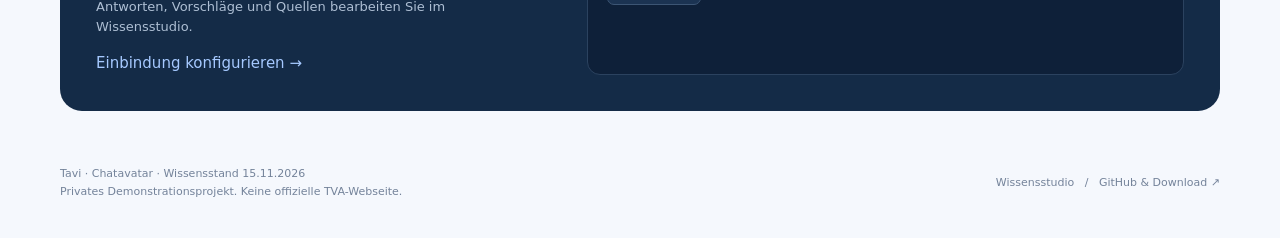
==== commit 72083f34: "Rebuild Tavi locomotion with solid illustrated start, turn and stop poses; remove ghosting" ====
--- a/index.html
+++ b/index.html
@@ -1,5 +1,5 @@
 <!doctype html>
-<html lang="de"><head><meta charset="utf-8"><meta name="viewport" content="width=device-width,initial-scale=1"><meta name="theme-color" content="#165dde"><meta name="description" content="Tavi – die blaue TVA-Superheldin mit hinterlegtem Vereinswissen. Fragen anklicken, Antworten erhalten und als Avatar in Webseiten einbinden."><title>Tavi · Ihre TVA-Superheldin</title><link rel="stylesheet" href="app.css?v=tavi-motion-2"><script defer src="knowledge-core.js"></script><script defer src="knowledge/tva.bundle.js"></script><script defer src="avatar.js?v=tavi-motion-13" data-manual="true"></script><script defer src="demo.js?v=tavi-motion-13"></script></head>
+<html lang="de"><head><meta charset="utf-8"><meta name="viewport" content="width=device-width,initial-scale=1"><meta name="theme-color" content="#165dde"><meta name="description" content="Tavi – die blaue TVA-Superheldin mit hinterlegtem Vereinswissen. Fragen anklicken, Antworten erhalten und als Avatar in Webseiten einbinden."><title>Tavi · Ihre TVA-Superheldin</title><link rel="stylesheet" href="app.css?v=tavi-motion-2"><script defer src="knowledge-core.js"></script><script defer src="knowledge/tva.bundle.js"></script><script defer src="avatar.js?v=tavi-motion-14" data-manual="true"></script><script defer src="demo.js?v=tavi-motion-14"></script></head>
 <body><div class="wrap"><header class="topbar"><a class="brand" href="index.html"><span class="brandmark">T</span><span><strong>Tavi<span style="color:#165dde">.</span></strong><small>TVA Vereinsheldin</small></span></a><nav class="nav" aria-label="Hauptnavigation"><a class="active" href="index.html">Die Heldin</a><a href="#einbinden">Einbinden</a><a class="navcta" href="admin.html">Wissensstudio ↗</a></nav></header>
 <main><section class="hero"><div><span class="pill"><span class="dot"></span> Kleine Heldin. Großes Vereinswissen.</span><h1>Ein Verein.<br>Tausend Fragen.<br><em>Eine Superheldin.</em></h1><p class="lead">Hallo, ich bin Tavi. Ich zeige Ihnen den Weg zu Kinderkursen, Sportangeboten und allem, was Sie über den TVA wissen möchten.</p><div class="actions"><button class="btn" id="open-avatar">✦ Mit Tavi entdecken <span>→</span></button><a class="btn secondary" href="admin.html">Wissen verwalten</a></div><div class="motion-demo"><button class="btn small secondary" id="demo-walk" type="button">Tavi laufen lassen →</button><button class="btn small secondary" id="demo-jump" type="button">Springen ↑</button><button class="btn small secondary" id="demo-fly" type="button">Fliegen ✦</button></div><p class="motion-hint">Zum Hochheben die Figur unten ziehen. Beim Loslassen landet sie wieder auf den Füßen. Ab und zu fliegt sie hoch und landet wieder.</p><p class="micro"><span class="dot"></span> Antworten aus hinterlegtem Wissen · ohne LLM</p></div>
 <div class="scene" aria-label="Die blau-weiße TVA-Superheldin Tavi"><div class="orbit"></div><div class="hero-mascot" role="img" aria-label="Tavi mit blauem Superheldinnenanzug und Cape"></div><span class="scene-spark" aria-hidden="true">✧</span><button class="float one" data-question="kinderkurse"><i>✦</i><span>Auf der Suche nach Kinderkursen?<small>Ich helfe Ihnen weiter.</small></span></button><button class="float two" data-question="oeffnungszeiten"><i>◷</i><span>Wann hat der TVA geöffnet?<small>Ein Klick zur Antwort.</small></span></button><div class="float three"><span class="dot" style="background:#83b8ff"></span> Vereinswissen, das mit Ihnen wächst</div></div></section>
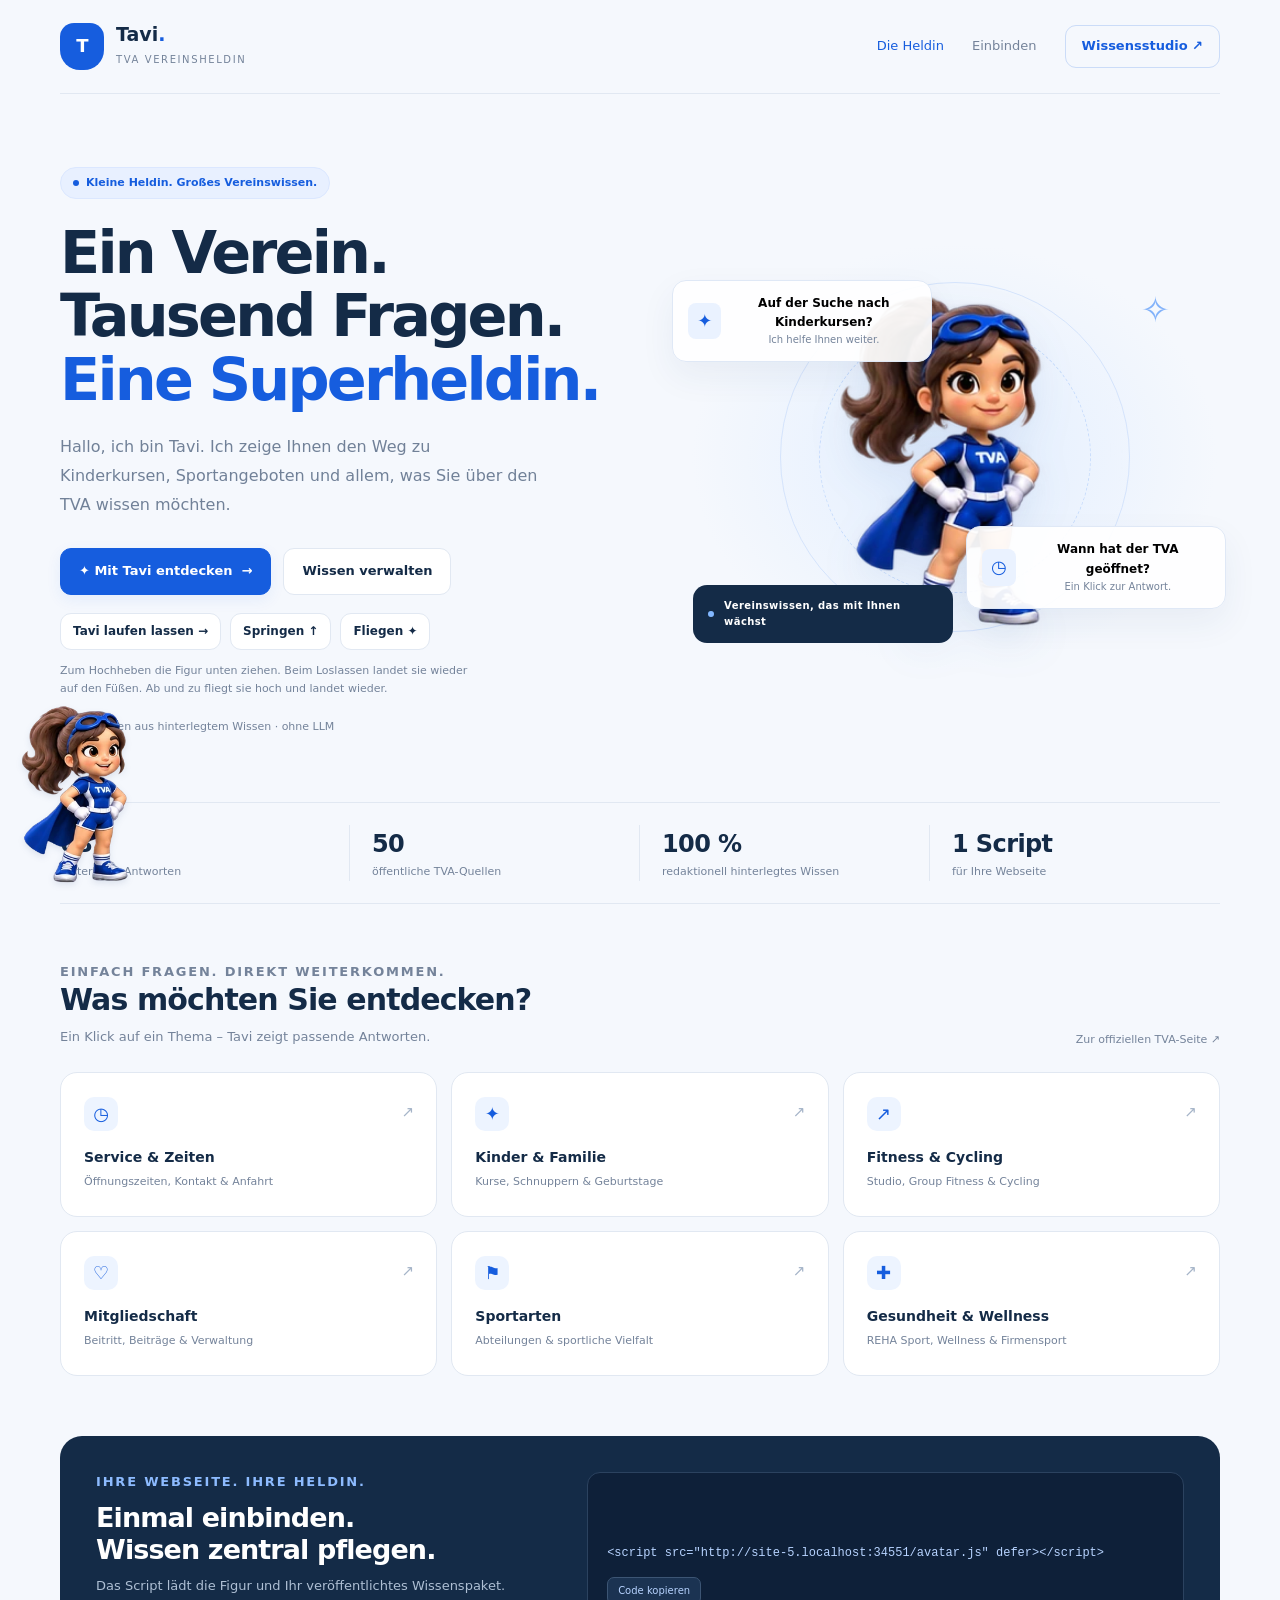
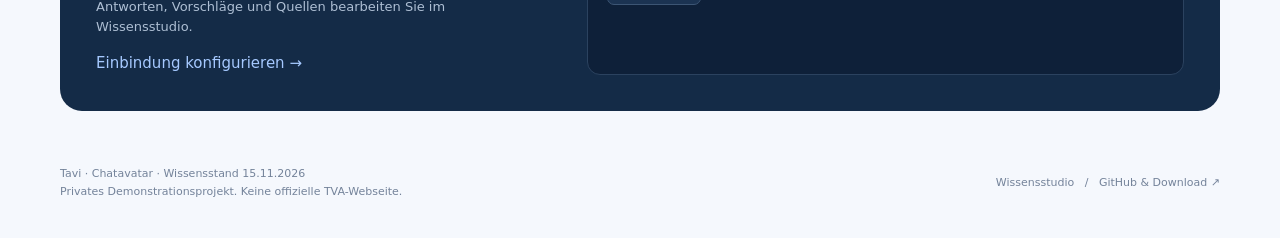
==== commit c6290dcf: "Flow directly from Tavi's turn into walking without resetting movement speed" ====
--- a/index.html
+++ b/index.html
@@ -1,5 +1,5 @@
 <!doctype html>
-<html lang="de"><head><meta charset="utf-8"><meta name="viewport" content="width=device-width,initial-scale=1"><meta name="theme-color" content="#165dde"><meta name="description" content="Tavi – die blaue TVA-Superheldin mit hinterlegtem Vereinswissen. Fragen anklicken, Antworten erhalten und als Avatar in Webseiten einbinden."><title>Tavi · Ihre TVA-Superheldin</title><link rel="stylesheet" href="app.css?v=tavi-motion-2"><script defer src="knowledge-core.js"></script><script defer src="knowledge/tva.bundle.js"></script><script defer src="avatar.js?v=tavi-motion-14" data-manual="true"></script><script defer src="demo.js?v=tavi-motion-14"></script></head>
+<html lang="de"><head><meta charset="utf-8"><meta name="viewport" content="width=device-width,initial-scale=1"><meta name="theme-color" content="#165dde"><meta name="description" content="Tavi – die blaue TVA-Superheldin mit hinterlegtem Vereinswissen. Fragen anklicken, Antworten erhalten und als Avatar in Webseiten einbinden."><title>Tavi · Ihre TVA-Superheldin</title><link rel="stylesheet" href="app.css?v=tavi-motion-2"><script defer src="knowledge-core.js"></script><script defer src="knowledge/tva.bundle.js"></script><script defer src="avatar.js?v=tavi-motion-15" data-manual="true"></script><script defer src="demo.js?v=tavi-motion-15"></script></head>
 <body><div class="wrap"><header class="topbar"><a class="brand" href="index.html"><span class="brandmark">T</span><span><strong>Tavi<span style="color:#165dde">.</span></strong><small>TVA Vereinsheldin</small></span></a><nav class="nav" aria-label="Hauptnavigation"><a class="active" href="index.html">Die Heldin</a><a href="#einbinden">Einbinden</a><a class="navcta" href="admin.html">Wissensstudio ↗</a></nav></header>
 <main><section class="hero"><div><span class="pill"><span class="dot"></span> Kleine Heldin. Großes Vereinswissen.</span><h1>Ein Verein.<br>Tausend Fragen.<br><em>Eine Superheldin.</em></h1><p class="lead">Hallo, ich bin Tavi. Ich zeige Ihnen den Weg zu Kinderkursen, Sportangeboten und allem, was Sie über den TVA wissen möchten.</p><div class="actions"><button class="btn" id="open-avatar">✦ Mit Tavi entdecken <span>→</span></button><a class="btn secondary" href="admin.html">Wissen verwalten</a></div><div class="motion-demo"><button class="btn small secondary" id="demo-walk" type="button">Tavi laufen lassen →</button><button class="btn small secondary" id="demo-jump" type="button">Springen ↑</button><button class="btn small secondary" id="demo-fly" type="button">Fliegen ✦</button></div><p class="motion-hint">Zum Hochheben die Figur unten ziehen. Beim Loslassen landet sie wieder auf den Füßen. Ab und zu fliegt sie hoch und landet wieder.</p><p class="micro"><span class="dot"></span> Antworten aus hinterlegtem Wissen · ohne LLM</p></div>
 <div class="scene" aria-label="Die blau-weiße TVA-Superheldin Tavi"><div class="orbit"></div><div class="hero-mascot" role="img" aria-label="Tavi mit blauem Superheldinnenanzug und Cape"></div><span class="scene-spark" aria-hidden="true">✧</span><button class="float one" data-question="kinderkurse"><i>✦</i><span>Auf der Suche nach Kinderkursen?<small>Ich helfe Ihnen weiter.</small></span></button><button class="float two" data-question="oeffnungszeiten"><i>◷</i><span>Wann hat der TVA geöffnet?<small>Ein Klick zur Antwort.</small></span></button><div class="float three"><span class="dot" style="background:#83b8ff"></span> Vereinswissen, das mit Ihnen wächst</div></div></section>
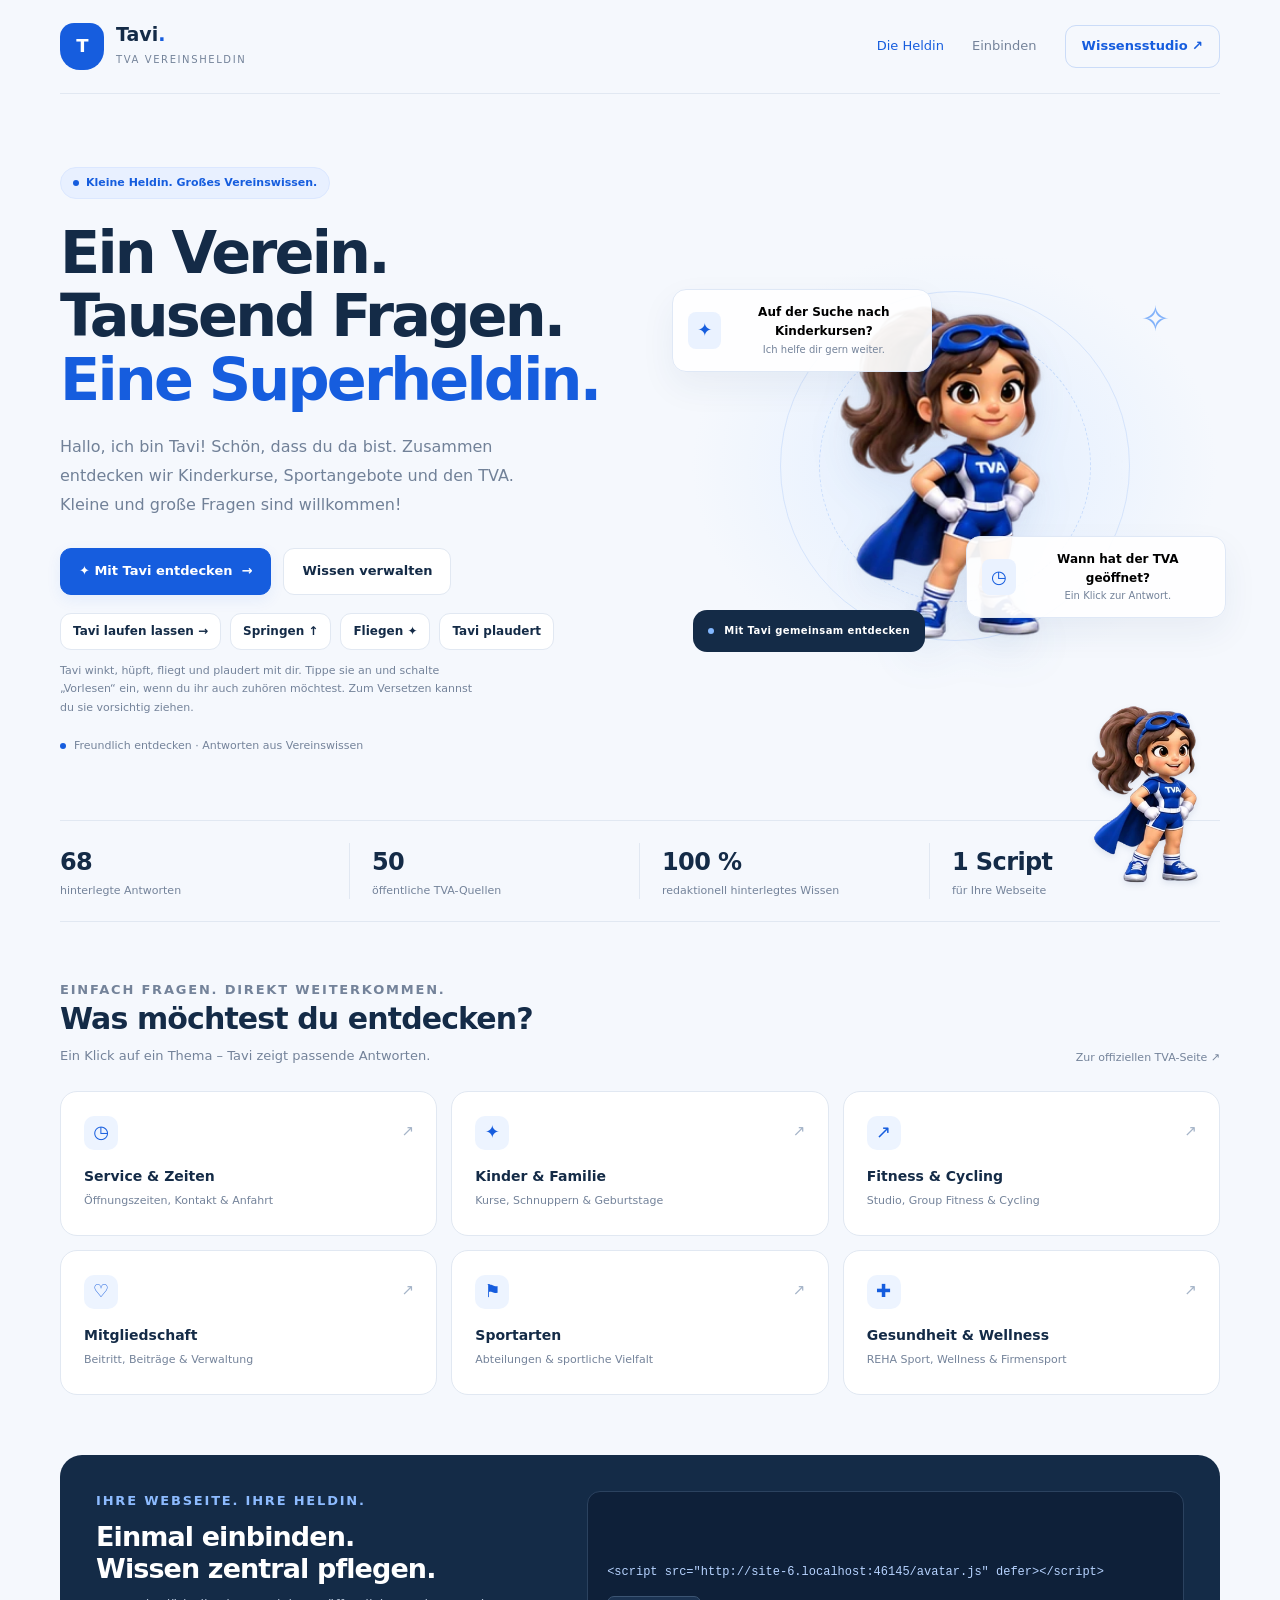
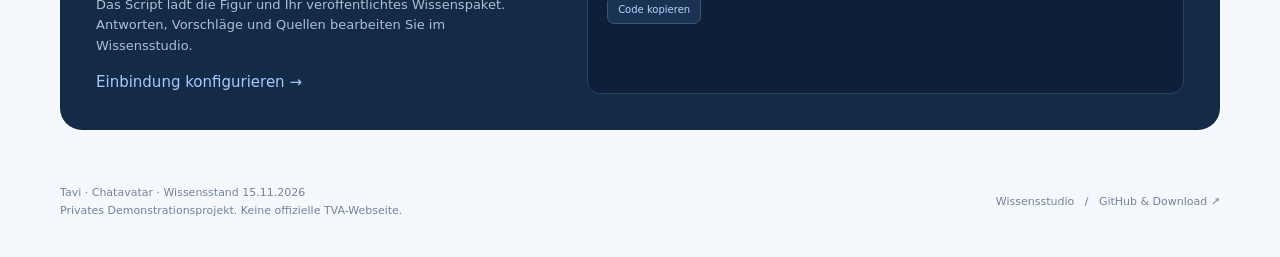
==== commit 91902828: "Make Tavi a friendlier children's companion with 80 asides and livelier movement" ====
--- a/index.html
+++ b/index.html
@@ -1,10 +1,10 @@
 <!doctype html>
-<html lang="de"><head><meta charset="utf-8"><meta name="viewport" content="width=device-width,initial-scale=1"><meta name="theme-color" content="#165dde"><meta name="description" content="Tavi – die blaue TVA-Superheldin mit hinterlegtem Vereinswissen. Fragen anklicken, Antworten erhalten und als Avatar in Webseiten einbinden."><title>Tavi · Ihre TVA-Superheldin</title><link rel="stylesheet" href="app.css?v=tavi-motion-2"><script defer src="knowledge-core.js"></script><script defer src="knowledge/tva.bundle.js"></script><script defer src="avatar.js?v=tavi-motion-15" data-manual="true"></script><script defer src="demo.js?v=tavi-motion-15"></script></head>
+<html lang="de"><head><meta charset="utf-8"><meta name="viewport" content="width=device-width,initial-scale=1"><meta name="theme-color" content="#165dde"><meta name="description" content="Tavi – die blaue TVA-Superheldin mit hinterlegtem Vereinswissen. Fragen anklicken, Antworten erhalten und als Avatar in Webseiten einbinden."><title>Tavi · Deine TVA-Superheldin</title><link rel="stylesheet" href="app.css?v=tavi-motion-2"><script defer src="knowledge-core.js"></script><script defer src="knowledge/tva.bundle.js"></script><script defer src="avatar.js?v=tavi-motion-16" data-manual="true"></script><script defer src="demo.js?v=tavi-motion-16"></script></head>
 <body><div class="wrap"><header class="topbar"><a class="brand" href="index.html"><span class="brandmark">T</span><span><strong>Tavi<span style="color:#165dde">.</span></strong><small>TVA Vereinsheldin</small></span></a><nav class="nav" aria-label="Hauptnavigation"><a class="active" href="index.html">Die Heldin</a><a href="#einbinden">Einbinden</a><a class="navcta" href="admin.html">Wissensstudio ↗</a></nav></header>
-<main><section class="hero"><div><span class="pill"><span class="dot"></span> Kleine Heldin. Großes Vereinswissen.</span><h1>Ein Verein.<br>Tausend Fragen.<br><em>Eine Superheldin.</em></h1><p class="lead">Hallo, ich bin Tavi. Ich zeige Ihnen den Weg zu Kinderkursen, Sportangeboten und allem, was Sie über den TVA wissen möchten.</p><div class="actions"><button class="btn" id="open-avatar">✦ Mit Tavi entdecken <span>→</span></button><a class="btn secondary" href="admin.html">Wissen verwalten</a></div><div class="motion-demo"><button class="btn small secondary" id="demo-walk" type="button">Tavi laufen lassen →</button><button class="btn small secondary" id="demo-jump" type="button">Springen ↑</button><button class="btn small secondary" id="demo-fly" type="button">Fliegen ✦</button></div><p class="motion-hint">Zum Hochheben die Figur unten ziehen. Beim Loslassen landet sie wieder auf den Füßen. Ab und zu fliegt sie hoch und landet wieder.</p><p class="micro"><span class="dot"></span> Antworten aus hinterlegtem Wissen · ohne LLM</p></div>
-<div class="scene" aria-label="Die blau-weiße TVA-Superheldin Tavi"><div class="orbit"></div><div class="hero-mascot" role="img" aria-label="Tavi mit blauem Superheldinnenanzug und Cape"></div><span class="scene-spark" aria-hidden="true">✧</span><button class="float one" data-question="kinderkurse"><i>✦</i><span>Auf der Suche nach Kinderkursen?<small>Ich helfe Ihnen weiter.</small></span></button><button class="float two" data-question="oeffnungszeiten"><i>◷</i><span>Wann hat der TVA geöffnet?<small>Ein Klick zur Antwort.</small></span></button><div class="float three"><span class="dot" style="background:#83b8ff"></span> Vereinswissen, das mit Ihnen wächst</div></div></section>
+<main><section class="hero"><div><span class="pill"><span class="dot"></span> Kleine Heldin. Großes Vereinswissen.</span><h1>Ein Verein.<br>Tausend Fragen.<br><em>Eine Superheldin.</em></h1><p class="lead">Hallo, ich bin Tavi! Schön, dass du da bist. Zusammen entdecken wir Kinderkurse, Sportangebote und den TVA. Kleine und große Fragen sind willkommen!</p><div class="actions"><button class="btn" id="open-avatar">✦ Mit Tavi entdecken <span>→</span></button><a class="btn secondary" href="admin.html">Wissen verwalten</a></div><div class="motion-demo"><button class="btn small secondary" id="demo-walk" type="button">Tavi laufen lassen →</button><button class="btn small secondary" id="demo-jump" type="button">Springen ↑</button><button class="btn small secondary" id="demo-fly" type="button">Fliegen ✦</button><button class="btn small secondary" id="demo-chatter" type="button">Tavi plaudert</button></div><p class="motion-hint">Tavi winkt, hüpft, fliegt und plaudert mit dir. Tippe sie an und schalte „Vorlesen“ ein, wenn du ihr auch zuhören möchtest. Zum Versetzen kannst du sie vorsichtig ziehen.</p><p class="micro"><span class="dot"></span> Freundlich entdecken · Antworten aus Vereinswissen</p></div>
+<div class="scene" aria-label="Die blau-weiße TVA-Superheldin Tavi"><div class="orbit"></div><div class="hero-mascot" role="img" aria-label="Tavi mit blauem Superheldinnenanzug und Cape"></div><span class="scene-spark" aria-hidden="true">✧</span><button class="float one" data-question="kinderkurse"><i>✦</i><span>Auf der Suche nach Kinderkursen?<small>Ich helfe dir gern weiter.</small></span></button><button class="float two" data-question="oeffnungszeiten"><i>◷</i><span>Wann hat der TVA geöffnet?<small>Ein Klick zur Antwort.</small></span></button><div class="float three"><span class="dot" style="background:#83b8ff"></span> Mit Tavi gemeinsam entdecken</div></div></section>
 <section class="stats" aria-label="Wissenspaket"><div class="stat"><strong id="entry-count">68</strong><span>hinterlegte Antworten</span></div><div class="stat"><strong id="source-count">50</strong><span>öffentliche TVA-Quellen</span></div><div class="stat"><strong>100 %</strong><span>redaktionell hinterlegtes Wissen</span></div><div class="stat"><strong>1 Script</strong><span>für Ihre Webseite</span></div></section>
-<section><div class="sectionhead"><div><p class="kicker">Einfach fragen. Direkt weiterkommen.</p><h2>Was möchten Sie entdecken?</h2><p>Ein Klick auf ein Thema – Tavi zeigt passende Antworten.</p></div><a class="micro" href="https://www.tvaugsburg.de/" target="_blank" rel="noopener noreferrer">Zur offiziellen TVA-Seite ↗</a></div><div class="topics" id="topics"></div></section>
+<section><div class="sectionhead"><div><p class="kicker">Einfach fragen. Direkt weiterkommen.</p><h2>Was möchtest du entdecken?</h2><p>Ein Klick auf ein Thema – Tavi zeigt passende Antworten.</p></div><a class="micro" href="https://www.tvaugsburg.de/" target="_blank" rel="noopener noreferrer">Zur offiziellen TVA-Seite ↗</a></div><div class="topics" id="topics"></div></section>
 <section class="embed-section" id="einbinden"><div><p class="kicker">Ihre Webseite. Ihre Heldin.</p><h2>Einmal einbinden.<br>Wissen zentral pflegen.</h2><p>Das Script lädt die Figur und Ihr veröffentlichtes Wissenspaket. Antworten, Vorschläge und Quellen bearbeiten Sie im Wissensstudio.</p><a href="admin.html#embed">Einbindung konfigurieren →</a></div><div class="codebox"><pre id="embed-code"></pre><button id="copy-code">Code kopieren</button></div></section></main>
 <footer class="sitefoot"><div>Tavi · Chatavatar <span id="knowledge-date"></span><br>Privates Demonstrationsprojekt. Keine offizielle TVA-Webseite.</div><div><a href="admin.html">Wissensstudio</a> &nbsp; / &nbsp; <a href="https://github.com/galgental9ps-png/chatavatar-databank">GitHub & Download ↗</a></div></footer></div><div class="toast" id="toast" role="status" hidden></div></body></html>
 
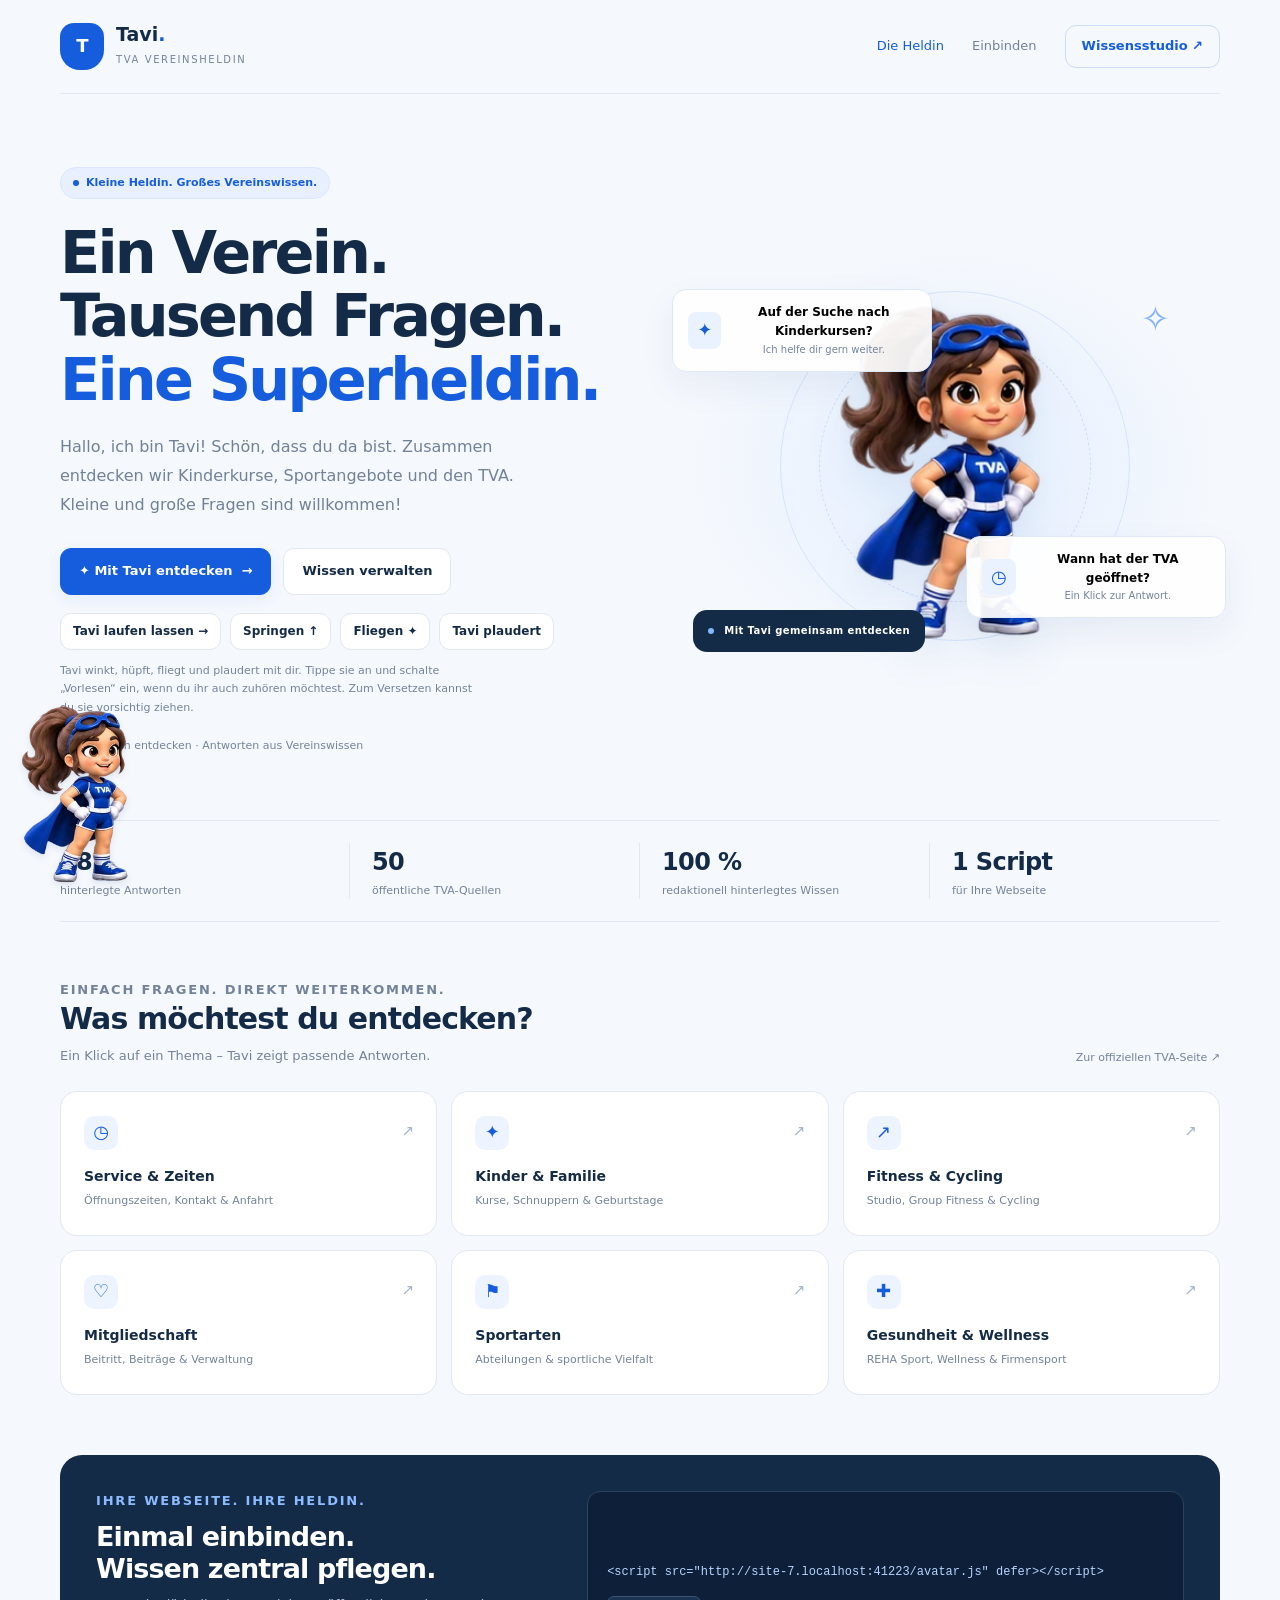
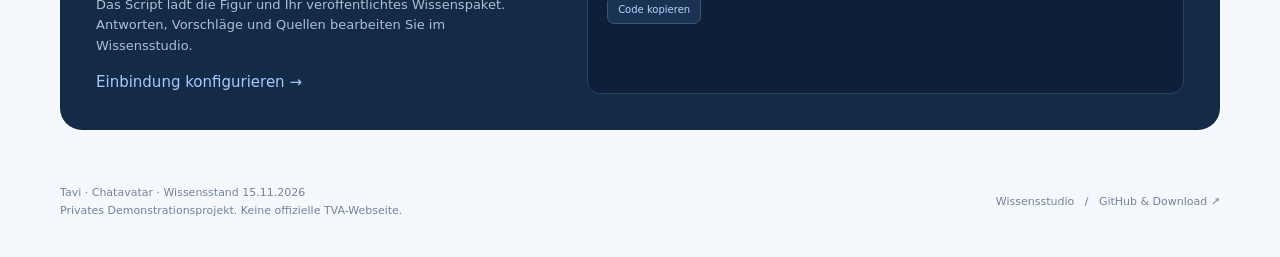
==== commit 61c6559a: "Fix Tavi getting stuck in the surprised pose and verify every ambient gesture recovers" ====
--- a/index.html
+++ b/index.html
@@ -1,5 +1,5 @@
 <!doctype html>
-<html lang="de"><head><meta charset="utf-8"><meta name="viewport" content="width=device-width,initial-scale=1"><meta name="theme-color" content="#165dde"><meta name="description" content="Tavi – die blaue TVA-Superheldin mit hinterlegtem Vereinswissen. Fragen anklicken, Antworten erhalten und als Avatar in Webseiten einbinden."><title>Tavi · Deine TVA-Superheldin</title><link rel="stylesheet" href="app.css?v=tavi-motion-2"><script defer src="knowledge-core.js"></script><script defer src="knowledge/tva.bundle.js"></script><script defer src="avatar.js?v=tavi-motion-16" data-manual="true"></script><script defer src="demo.js?v=tavi-motion-16"></script></head>
+<html lang="de"><head><meta charset="utf-8"><meta name="viewport" content="width=device-width,initial-scale=1"><meta name="theme-color" content="#165dde"><meta name="description" content="Tavi – die blaue TVA-Superheldin mit hinterlegtem Vereinswissen. Fragen anklicken, Antworten erhalten und als Avatar in Webseiten einbinden."><title>Tavi · Deine TVA-Superheldin</title><link rel="stylesheet" href="app.css?v=tavi-motion-2"><script defer src="knowledge-core.js"></script><script defer src="knowledge/tva.bundle.js"></script><script defer src="avatar.js?v=tavi-motion-17" data-manual="true"></script><script defer src="demo.js?v=tavi-motion-17"></script></head>
 <body><div class="wrap"><header class="topbar"><a class="brand" href="index.html"><span class="brandmark">T</span><span><strong>Tavi<span style="color:#165dde">.</span></strong><small>TVA Vereinsheldin</small></span></a><nav class="nav" aria-label="Hauptnavigation"><a class="active" href="index.html">Die Heldin</a><a href="#einbinden">Einbinden</a><a class="navcta" href="admin.html">Wissensstudio ↗</a></nav></header>
 <main><section class="hero"><div><span class="pill"><span class="dot"></span> Kleine Heldin. Großes Vereinswissen.</span><h1>Ein Verein.<br>Tausend Fragen.<br><em>Eine Superheldin.</em></h1><p class="lead">Hallo, ich bin Tavi! Schön, dass du da bist. Zusammen entdecken wir Kinderkurse, Sportangebote und den TVA. Kleine und große Fragen sind willkommen!</p><div class="actions"><button class="btn" id="open-avatar">✦ Mit Tavi entdecken <span>→</span></button><a class="btn secondary" href="admin.html">Wissen verwalten</a></div><div class="motion-demo"><button class="btn small secondary" id="demo-walk" type="button">Tavi laufen lassen →</button><button class="btn small secondary" id="demo-jump" type="button">Springen ↑</button><button class="btn small secondary" id="demo-fly" type="button">Fliegen ✦</button><button class="btn small secondary" id="demo-chatter" type="button">Tavi plaudert</button></div><p class="motion-hint">Tavi winkt, hüpft, fliegt und plaudert mit dir. Tippe sie an und schalte „Vorlesen“ ein, wenn du ihr auch zuhören möchtest. Zum Versetzen kannst du sie vorsichtig ziehen.</p><p class="micro"><span class="dot"></span> Freundlich entdecken · Antworten aus Vereinswissen</p></div>
 <div class="scene" aria-label="Die blau-weiße TVA-Superheldin Tavi"><div class="orbit"></div><div class="hero-mascot" role="img" aria-label="Tavi mit blauem Superheldinnenanzug und Cape"></div><span class="scene-spark" aria-hidden="true">✧</span><button class="float one" data-question="kinderkurse"><i>✦</i><span>Auf der Suche nach Kinderkursen?<small>Ich helfe dir gern weiter.</small></span></button><button class="float two" data-question="oeffnungszeiten"><i>◷</i><span>Wann hat der TVA geöffnet?<small>Ein Klick zur Antwort.</small></span></button><div class="float three"><span class="dot" style="background:#83b8ff"></span> Mit Tavi gemeinsam entdecken</div></div></section>
